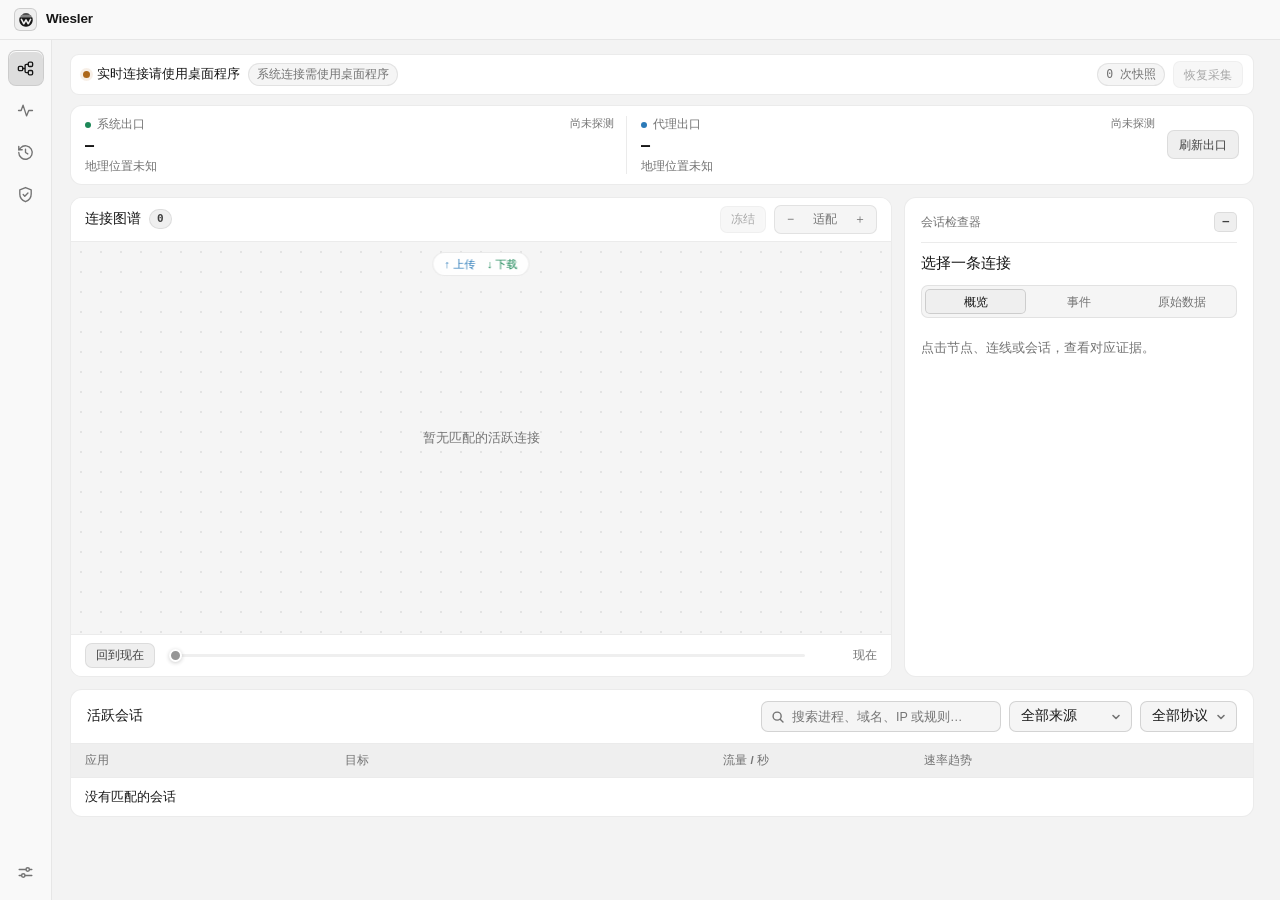
==== desktop/ui/studio.html @ 9190ebc2 "Add monochrome Horizon Optic W logo across desktop and Android" ====
<!doctype html>
<html lang="zh-CN">
<head>
  <meta charset="UTF-8">
  <meta name="viewport" content="width=device-width,initial-scale=1">
  <meta http-equiv="Content-Security-Policy" content="default-src 'self'; script-src 'self'; style-src 'self'; connect-src ipc: http://ipc.localhost; img-src 'self' data:">
  <title>Wiesler Desktop</title>
  <link rel="icon" type="image/svg+xml" href="logo.svg">
  <link rel="stylesheet" href="studio.css">
  <link rel="stylesheet" href="window-chrome.css">
  <link rel="stylesheet" href="theme.css">
</head>
<body>
  <header class="topbar">
    <a class="brand" href="#" aria-label="Wiesler Desktop">
      <span class="mark" aria-hidden="true">
        <svg viewBox="0 0 256 256" aria-hidden="true"><path fill="currentColor" fill-rule="evenodd" d="M128 20A108 108 0 0 1 195.18 43.43L60.82 43.43A108 108 0 0 1 128 20ZM48.74 54.64L207.26 54.64A108 108 0 0 1 220.94 72.98L35.06 72.98A108 108 0 0 1 48.74 54.64ZM28.84 85.21L227.16 85.21A108 108 0 1 1 28.84 85.21ZM65.45 112.1L92.69 163.64L117.35 119.95A12.23 12.23 0 0 1 138.65 119.95L163.31 163.64L190.55 112.1A12.23 12.23 0 0 1 212.17 123.52L174.47 194.85A12.23 12.23 0 0 1 153.01 195.14L128 150.83L102.99 195.14A12.23 12.23 0 0 1 81.53 194.85L43.83 123.52A12.23 12.23 0 0 1 65.45 112.1Z"/></svg>
      </span>
      <span class="brand-name">Wiesler</span>
    </a>
  </header>

  <main>
    <nav class="workspace-nav" aria-label="工作台视图">
      <button id="view-graph" type="button" aria-label="连接图谱" title="连接图谱" class="active" aria-pressed="true">
        <svg viewBox="0 0 24 24" aria-hidden="true">
          <rect x="3" y="9.25" width="5.5" height="5.5" rx="1.6"/>
          <rect x="15.5" y="4" width="5.5" height="5.5" rx="1.6"/>
          <rect x="15.5" y="14.5" width="5.5" height="5.5" rx="1.6"/>
          <path d="M8.5 12h3m0 0V8.2a1.45 1.45 0 0 1 1.45-1.45H15.5M11.5 12v3.8a1.45 1.45 0 0 0 1.45 1.45H15.5"/>
        </svg>
      </button>
      <button id="view-monitor" type="button" aria-label="运行监测" title="运行监测" aria-pressed="false">
        <svg viewBox="0 0 24 24" aria-hidden="true">
          <path d="M3.2 12h3.3l2.4-6.8 4.4 13.6 2.8-6.8h4.7"/>
        </svg>
      </button>
      <button id="view-diagnostics" type="button" aria-label="历史诊断" title="历史诊断" aria-pressed="false">
        <svg viewBox="0 0 24 24" aria-hidden="true">
          <path d="M3.5 12a8.5 8.5 0 1 0 2.3-5.8L3.5 8.5"/>
          <path d="M3.5 4.2v4.3h4.3"/>
          <path d="M12 7.8V12l2.9 1.8"/>
        </svg>
      </button>
      <button id="view-privacy" type="button" aria-label="隐私检查" title="隐私检查" aria-pressed="false">
        <svg viewBox="0 0 24 24" aria-hidden="true">
          <path d="M12 3.2 19.2 6.2v5.3c0 4.5-3 8.2-7.2 9.6-4.2-1.4-7.2-5.1-7.2-9.6V6.2L12 3.2Z"/>
          <path d="m9.1 12.1 2 2 4-4.1"/>
        </svg>
      </button>
      <button id="view-settings" type="button" aria-label="设置" title="设置" aria-pressed="false">
        <svg viewBox="0 0 24 24" aria-hidden="true">
          <path d="M4 8.2h8.5m4.5 0h3M4 15.8h3m4.5 0H20"/>
          <circle cx="14.8" cy="8.2" r="2.2"/>
          <circle cx="9.2" cy="15.8" r="2.2"/>
        </svg>
      </button>
    </nav>

    <div class="workspace-content" id="workspace-content">
      <section class="statusbar" id="statusbar" hidden>
        <div class="status-cluster">
          <span id="source-state" class="source-pill" role="status">正在启动采集…</span>
          <span id="system-state" class="meta-pill"></span>
          <span id="capture-state" class="capture-pill"></span>
        </div>
        <div class="status-actions">
          <span id="snapshot-count" class="snapshot-pill">0 次快照</span>
          <button id="capture-toggle" type="button" class="btn-subtle">暂停采集</button>
        </div>
      </section>

      <section id="egress-panel" class="egress-panel" aria-label="公网出口地址">
        <div class="egress-route" title="按系统路由探测">
          <div class="egress-meta">
            <span class="egress-label">系统出口</span>
            <span id="egress-system-status" class="egress-status">尚未探测</span>
          </div>
          <strong id="egress-system-ip" class="egress-ip">—</strong>
          <span id="egress-system-location" class="egress-location">地理位置未知</span>
        </div>
        <div class="egress-route egress-proxy" title="经 Mihomo 当前路由探测">
          <div class="egress-meta">
            <span class="egress-label">代理出口</span>
            <span id="egress-proxy-status" class="egress-status">未连接控制器</span>
          </div>
          <strong id="egress-proxy-ip" class="egress-ip">—</strong>
          <span id="egress-proxy-location" class="egress-location">地理位置未知</span>
        </div>
        <button id="egress-refresh" type="button" class="btn-subtle egress-refresh-btn">刷新出口</button>
      </section>

      <div class="workbench" id="graph-view">
        <section class="graph-panel">
          <div class="graph-toolbar">
            <h1 class="view-title">连接图谱 <span id="flow-count">0</span></h1>
            <div class="graph-tools">
              <button id="freeze" type="button" class="btn-subtle">冻结</button>
              <div class="segmented-tools" role="group" aria-label="图谱缩放">
                <button id="zoom-out" type="button" aria-label="缩小图谱">−</button>
                <button id="fit" type="button">适配</button>
                <button id="zoom-in" type="button" aria-label="放大图谱">＋</button>
              </div>
            </div>
          </div>
          <div id="graph" aria-label="可拖拽通信图谱">
            <svg id="network" role="group" aria-label="应用到目标的逻辑连接">
              <g id="viewport">
                <g id="edges"></g>
                <g id="pulses"></g>
                <g id="nodes"></g>
              </g>
            </svg>
            <div id="graph-empty" hidden>暂无匹配的活跃连接</div>
            <div class="legend">
              <span class="send-key">↑ 上传</span>
              <span class="receive-key">↓ 下载</span>
            </div>
          </div>
          <div class="timeline">
            <button id="now" type="button" class="btn-subtle">回到现在</button>
            <input id="timeline" type="range" min="0" max="0" value="0" aria-label="回放最近快照">
            <output id="frame-time">现在</output>
          </div>
        </section>

        <section class="inspector" aria-label="会话检查器">
          <div class="inspector-heading">
            <span>会话检查器</span>
            <span id="selection-protocol" class="protocol">TCP</span>
          </div>
          <div class="inspector-hero">
            <h2 id="selection-title">选择一条连接</h2>
            <div id="selection-endpoint" class="endpoint"></div>
            <select id="group-session" aria-label="切换同域名连接" hidden></select>
          </div>
          <div class="inspector-tabs" role="tablist" aria-label="会话详情">
            <button type="button" id="tab-overview" data-tab="overview" role="tab" aria-selected="true">概览</button>
            <button type="button" id="tab-events" data-tab="events" tabindex="-1" role="tab" aria-selected="false">事件</button>
            <button type="button" id="tab-raw" data-tab="raw" tabindex="-1" role="tab" aria-selected="false">原始数据</button>
          </div>
          <div id="inspect-content" role="tabpanel" aria-labelledby="tab-overview" tabindex="0"></div>
        </section>

        <section class="flows-panel">
          <div class="flows-heading">
            <h2 id="sessions-title">活跃会话</h2>
            <div class="filters">
              <input id="flow-search" type="search" aria-label="搜索应用或目标" placeholder="搜索进程、域名、IP 或规则…">
              <select id="flow-source" aria-label="筛选连接来源">
                <option value="">全部来源</option>
                <option value="direct">DIRECT 直连</option>
                <option value="proxy">代理转发</option>
                <option value="system">系统连接</option>
              </select>
              <select id="flow-protocol" aria-label="筛选协议">
                <option value="">全部协议</option>
                <option>TCP</option>
                <option>UDP</option>
              </select>
            </div>
          </div>
          <div class="flow-table">
            <table class="session-table" aria-labelledby="sessions-title">
              <colgroup>
                <col class="session-app">
                <col class="session-target">
                <col class="session-traffic">
                <col class="session-route">
              </colgroup>
              <thead>
                <tr>
                  <th scope="col">应用</th>
                  <th scope="col">目标</th>
                  <th scope="col">流量 / 秒</th>
                  <th scope="col">速率趋势</th>
                </tr>
              </thead>
              <tbody id="flow-rows"></tbody>
            </table>
          </div>
        </section>
      </div>

      <section id="monitor-view" hidden>
        <div class="metrics">
          <article class="metric-card metric-neutral">
            <span class="metric-label">当前连接</span>
            <strong id="monitor-count">—</strong>
            <span id="monitor-routing" class="metric-sub">等待采样</span>
            <span id="monitor-time" class="metric-foot">尚无采样</span>
          </article>
          <article class="metric-card metric-rx">
            <span class="metric-label">Mihomo 下载 / 秒</span>
            <strong id="monitor-rx">—</strong>
            <span id="monitor-download" class="metric-sub">等待快照</span>
          </article>
          <article class="metric-card metric-tx">
            <span class="metric-label">Mihomo 上传 / 秒</span>
            <strong id="monitor-tx">—</strong>
            <span id="monitor-upload" class="metric-sub">等待快照</span>
          </article>
        </div>

        <section class="panel">
          <div class="panel-head">
            <div>
              <h3>Mihomo 流量趋势</h3>
              <span class="panel-sub">最近 60 次采样</span>
            </div>
            <div class="chart-head-right">
              <span class="chart-legend"><i class="swatch-rx"></i>下载 <i class="swatch-tx"></i>上传</span>
              <span id="trend-scale" class="scale-pill">等待采样</span>
            </div>
          </div>
          <div class="chart-well">
            <svg class="traffic-chart" viewBox="0 0 800 160" preserveAspectRatio="none" role="img" aria-label="下载和上传速率趋势">
              <defs>
                <linearGradient id="rx-area-fill" x1="0" y1="0" x2="0" y2="1">
                  <stop offset="0%" class="rx-grad-start"/>
                  <stop offset="100%" class="rx-grad-end"/>
                </linearGradient>
                <linearGradient id="tx-area-fill" x1="0" y1="0" x2="0" y2="1">
                  <stop offset="0%" class="tx-grad-start"/>
                  <stop offset="100%" class="tx-grad-end"/>
                </linearGradient>
              </defs>
              <path id="trend-rx-area" class="area-rx"/>
              <path id="trend-tx-area" class="area-tx"/>
              <path id="trend-rx"/>
              <path id="trend-tx"/>
            </svg>
          </div>
        </section>

        <section class="panel packet-loss" aria-labelledby="loss-title">
          <div class="panel-head">
            <div>
              <h3 id="loss-title">ICMP 丢包与延迟探测</h3>
              <span class="panel-sub">最近 60 次样本 · 系统路由</span>
            </div>
            <span id="loss-status" class="status-inline" role="status">未开启 · 间隔 1 秒，超时 2 秒</span>
          </div>
          <form id="loss-form" class="settings compact-form">
            <label for="loss-target">目标 IPv4</label>
            <input id="loss-target" value="1.1.1.1" required spellcheck="false">
            <button id="loss-start" type="submit" class="btn-primary">开始监控</button>
            <button id="loss-stop" type="button" class="btn-subtle" disabled>停止</button>
          </form>
          <div class="loss-values">
            <div class="loss-stat">
              <span class="loss-stat-label">丢包率</span>
              <strong id="loss-rate">—</strong>
            </div>
            <div class="loss-stat">
              <span class="loss-stat-label">往返时延</span>
              <span id="loss-rtt" class="loss-metric">平均延迟 —</span>
            </div>
            <div class="loss-stat loss-stat-wide">
              <span class="loss-stat-label">样本统计</span>
              <span id="loss-counts" class="loss-metric">尚无样本</span>
            </div>
          </div>
        </section>

        <section class="panel request-log">
          <div class="panel-head">
            <h3>控制器请求日志</h3>
            <span class="panel-sub">最近 100 条记录</span>
          </div>
          <div class="table-wrap">
            <table>
              <thead>
                <tr>
                  <th>时间</th>
                  <th>来源</th>
                  <th>HTTP 状态码</th>
                  <th>结果</th>
                  <th>错误信息</th>
                </tr>
              </thead>
              <tbody id="request-log-rows">
                <tr><td colspan="5">开始观察后显示请求结果</td></tr>
              </tbody>
            </table>
          </div>
        </section>
      </section>

      <section id="privacy-view" hidden>
        <section class="panel dns-capture" aria-labelledby="dns-title">
          <div class="panel-head">
            <h3 id="dns-title">本地 DNS 泄漏检查</h3>
            <span id="dns-state" class="state-pill" role="status">尚未开始</span>
          </div>
          <div class="dns-controls">
            <div class="dns-choice" role="group" aria-label="DNS 检查条件">
              <button id="dns-policy-proxy" type="button" aria-pressed="true">DNS 应经代理 / 隧道</button>
              <button id="dns-policy-observe" type="button" aria-pressed="false">仅观察分流</button>
            </div>
            <div class="dns-choice" role="group" aria-label="观察时长">
              <button id="dns-duration-short" type="button" aria-pressed="true">30 秒</button>
              <button id="dns-duration-long" type="button" aria-pressed="false">2 分钟</button>
            </div>
            <div class="dns-action-group">
              <button id="dns-start" type="button" class="btn-primary">开始本地检查</button>
              <button id="dns-stop" type="button" class="btn-subtle" disabled>停止</button>
            </div>
          </div>
          <div class="privacy-summary dns-verdict-box">
            <h2 id="dns-verdict">等待本地 DNS 证据</h2>
            <p id="dns-detail">点击开始后正常使用应用，自动发现网卡并持续记录 DNS 查询与出口报文。</p>
            <p id="dns-counts" class="dns-counts-bar"></p>
          </div>
          <div id="dns-errors" class="dns-errors" role="status"></div>
          <div class="dns-controls dns-filter-row" role="group" aria-label="DNS 记录筛选">
            <div class="dns-choice">
              <button id="dns-filter-all" type="button" aria-pressed="true">全部记录</button>
              <button id="dns-filter-physical" type="button" aria-pressed="false">物理出口证据</button>
              <button id="dns-filter-encrypted" type="button" aria-pressed="false">加密 DNS</button>
            </div>
            <span id="dns-rows-status"></span>
          </div>
          <div class="table-wrap dns-table">
            <table>
              <thead>
                <tr>
                  <th>时间 / 来源</th>
                  <th>查询</th>
                  <th>阶段 / 结果</th>
                  <th>进程</th>
                  <th>解析器</th>
                  <th>接口 / 方向</th>
                </tr>
              </thead>
              <tbody id="dns-rows">
                <tr><td colspan="6">尚无 DNS 查询记录</td></tr>
              </tbody>
            </table>
          </div>
          <details class="privacy-options">
            <summary>采集覆盖与网卡清单</summary>
            <div class="details-body">
              <p id="dns-coverage">结合 Windows DNS 事件与网卡报文核对实际出口。</p>
              <div id="dns-interfaces" class="interface-list"></div>
            </div>
          </details>
        </section>

        <details class="panel privacy-export">
          <summary>主动解析与公网出口对比</summary>
          <div class="panel-head">
            <h3>主动网络探测</h3>
            <button id="privacy-run" type="button" class="btn-primary">开始联网测试</button>
          </div>
          <div class="privacy-summary">
            <h2 id="privacy-active-title">尚未执行主动测试</h2>
            <p id="privacy-active-status" role="status">读取系统 DNS 配置、测试域名解析并对比双路公网出口。</p>
          </div>
          <div id="privacy-active-results" class="privacy-checks"></div>
        </details>

        <details class="panel privacy-export">
          <summary>连接快照辅助线索</summary>
          <div class="panel-head">
            <h3>连接路径核查</h3>
            <span id="privacy-state" class="state-pill" role="status">等待采样</span>
          </div>
          <div class="privacy-summary">
            <h2 id="privacy-summary-title">等待连接数据</h2>
            <p id="privacy-summary-detail"></p>
          </div>
          <div id="privacy-checks" class="privacy-checks"></div>
          <details class="privacy-options">
            <summary>策略与上传阈值</summary>
            <form id="privacy-policy" class="settings">
              <label class="checkbox-label"><input id="privacy-proxy" type="checkbox"> 预期所有连接经代理转发</label>
              <label for="privacy-threshold">上传速率阈值 (KiB/s)</label>
              <input id="privacy-threshold" type="number" min="1" max="1048576" value="1024" required>
              <button type="submit" class="btn-subtle">应用阈值</button>
            </form>
          </details>
          <details class="privacy-options">
            <summary>快照覆盖说明</summary>
            <p class="settings" id="privacy-coverage"></p>
          </details>
          <div class="panel-head sub-head">
            <h3>待核对连接</h3>
          </div>
          <div id="privacy-findings" class="privacy-findings"></div>
        </details>

        <section class="panel">
          <div class="panel-head">
            <h3>运行环境暴露面自检</h3>
            <button id="privacy-environment" type="button" class="btn-subtle">本地自检</button>
          </div>
          <p id="privacy-environment-status" class="settings" role="status">读取当前 WebView 环境可被页面脚本访问的基础特征。</p>
          <div id="privacy-environment-result" class="privacy-checks"></div>
        </section>

        <details class="panel privacy-export">
          <summary>导出证据报告 · JSON</summary>
          <div class="panel-head">
            <h3>结构化证据快照</h3>
            <button id="privacy-report" type="button" class="btn-primary">生成 JSON 报告</button>
          </div>
          <textarea id="privacy-report-result" aria-label="隐私检查 JSON 报告" readonly rows="8" placeholder="点击「生成 JSON 报告」导出当前核查记录…"></textarea>
        </details>
      </section>

      <section id="diagnostics" class="panel" hidden>
        <div class="panel-head">
          <div>
            <h3>历史会话诊断</h3>
            <span class="panel-sub">加载 CLI 录制的 SQLite 证据库</span>
          </div>
          <span id="db-status" class="status-inline" role="status">请选择 SQLite 数据库文件</span>
        </div>
        <form id="database-form" class="settings">
          <label for="database">数据库路径</label>
          <input id="database" placeholder="C:\path\to\wiesler.sqlite3" required>
          <button type="submit" class="btn-subtle">读取会话</button>
        </form>
        <div class="settings">
          <label for="session">诊断会话</label>
          <select id="session" disabled><option value="">请先读取数据库</option></select>
          <button id="diagnose" type="button" class="btn-primary" disabled>生成诊断</button>
        </div>
        <pre id="report" class="report"></pre>
      </section>

      <section id="settings" class="panel" hidden>
        <div class="panel-head">
          <div>
            <h3>代理控制器与偏好设置</h3>
            <span class="panel-sub">自动发现本机 Mihomo External Controller</span>
          </div>
        </div>
        <div id="controller-tools" class="settings-content">
          <div class="controller-actions">
            <button id="discover" type="button" class="btn-subtle">重新扫描</button>
            <select id="controller-choice" aria-label="发现的本机控制器" hidden></select>
            <button id="connect-discovered" type="button" class="btn-primary" hidden>连接所选</button>
            <span id="controller-address" class="mono-pill"></span>
          </div>
          <details class="controller-advanced">
            <summary>手动指定控制器地址</summary>
            <form id="controller-form">
              <label for="controller">HTTP 地址</label>
              <input id="controller" placeholder="http://127.0.0.1:9090" spellcheck="false" required>
              <button type="submit" class="btn-primary">连接 / 重连</button>
            </form>
          </details>
        </div>
        <label class="animation-setting">
          <input id="flow-animation" type="checkbox" checked>
          <span>在连接图谱上显示实时上传 / 下载脉冲粒子</span>
        </label>
      </section>
    </div>
  </main>

  <script src="window-chrome.js"></script>
  <script src="studio-model.js"></script>
  <script src="privacy-model.js"></script>
  <script src="monitor-tools.js"></script>
  <script src="studio.js"></script>
</body>
</html>
---- desktop/ui/studio.css ----
/* Wiesler Desktop Observatory — Antigravity Carbon Architecture
   纯中性碳黑灰阶工作台、52px 线性图标侧轨与响应式布局 */

html, body {
  height: 100%;
  margin: 0;
}

body {
  height: 100dvh;
  display: flex;
  flex-direction: column;
  overflow: hidden;
}

h1, h2, h3, h4, p {
  margin: 0;
}

a {
  color: var(--muted);
  text-decoration: none;
}

[hidden] {
  display: none !important;
}

/* ==========================================================================
   1. Controls: Buttons, Inputs, Selects, Checkboxes
   ========================================================================== */
button {
  cursor: pointer;
  display: inline-flex;
  align-items: center;
  justify-content: center;
  gap: 6px;
  height: 31px;
  padding: 0 12px;
  font-size: 12.5px;
  font-weight: 500;
  color: var(--text);
  background: var(--surface-raised);
  border: 1px solid var(--line-strong);
  border-radius: var(--radius-sm);
  white-space: nowrap;
  -webkit-tap-highlight-color: transparent;
}

button:hover:not(:disabled) {
  background: var(--selected);
  border-color: var(--line-strong);
}

button.btn-primary {
  background: var(--cta-bg);
  color: var(--cta-fg);
  border-color: transparent;
  font-weight: 600;
}

button.btn-primary:hover:not(:disabled) {
  background: var(--cta-hover);
  border-color: transparent;
}

button.btn-subtle {
  background: var(--surface-raised);
  border-color: var(--line);
  color: var(--text-secondary);
}

button.btn-subtle:hover:not(:disabled) {
  background: var(--selected);
  border-color: var(--line-strong);
  color: var(--text);
}

button.active {
  background: var(--selected-strong);
  color: var(--text);
  border-color: var(--line-strong);
}

input:not([type="checkbox"]):not([type="range"]),
select,
textarea {
  height: 31px;
  padding: 0 11px;
  font-size: 12.5px;
  color: var(--text);
  background: var(--surface-inset);
  border: 1px solid var(--line-strong);
  border-radius: var(--radius-sm);
  -webkit-tap-highlight-color: transparent;
}

textarea {
  height: auto;
  padding: 10px 12px;
  font-family: var(--font-mono);
  font-size: 12px;
  line-height: 1.6;
}

input:not([type="checkbox"]):not([type="range"]):hover,
select:hover,
textarea:hover {
  border-color: var(--muted);
}

input:not([type="checkbox"]):not([type="range"]):focus,
select:focus,
textarea:focus {
  background: var(--surface);
  border-color: var(--primary);
}

select {
  appearance: none;
  padding-right: 28px;
  background-image: var(--chevron-icon);
  background-repeat: no-repeat;
  background-position: right 9px center;
  background-size: 12px 12px;
  cursor: pointer;
}

input[type="checkbox"] {
  width: 15px;
  height: 15px;
  margin: 0;
  accent-color: var(--primary);
  cursor: pointer;
}

input[type="range"] {
  -webkit-appearance: none;
  appearance: none;
  height: 22px;
  background: transparent;
  border: 0;
  padding: 0;
  cursor: pointer;
}

input[type="range"]::-webkit-slider-runnable-track {
  height: 3px;
  border-radius: 999px;
  background: var(--line-strong);
}

input[type="range"]::-webkit-slider-thumb {
  -webkit-appearance: none;
  appearance: none;
  width: 13px;
  height: 13px;
  margin-top: -5px;
  border-radius: 50%;
  background: var(--text);
  border: 2px solid var(--surface);
  box-shadow: 0 1px 4px rgba(0, 0, 0, 0.45);
}

/* ==========================================================================
   2. Top Window Bar & Compact Icon Rail
   ========================================================================== */
.topbar {
  flex: 0 0 auto;
  height: 40px;
  padding: 0 14px;
  display: flex;
  align-items: center;
  gap: 14px;
  background: var(--bg-chrome);
  border-bottom: 1px solid var(--structure);
}

.brand {
  display: inline-flex;
  align-items: center;
  gap: 9px;
  min-width: 0;
  white-space: nowrap;
  color: var(--text);
}

.mark {
  display: grid;
  place-items: center;
  width: 23px;
  height: 23px;
  flex-shrink: 0;
}

.mark svg {
  width: 16px;
  height: 16px;
  display: block;
  fill: currentColor;
  stroke: none;
}

.brand-name {
  font-size: 13.5px;
  font-weight: 600;
  letter-spacing: -0.15px;
}

main {
  flex: 1;
  min-height: 0;
  width: 100%;
  display: grid;
  grid-template-columns: 52px minmax(0, 1fr);
  overflow: hidden;
}

.workspace-nav {
  position: relative;
  z-index: 20;
  display: flex;
  flex-direction: column;
  align-items: center;
  gap: 6px;
  padding: 10px 0;
  background: var(--bg-chrome);
  border-inline-end: 1px solid var(--structure);
}

.workspace-nav button {
  position: relative;
  display: grid;
  place-items: center;
  width: 36px;
  height: 36px;
  padding: 0;
  border: 1px solid transparent;
  border-radius: 8px;
  background: transparent;
  color: var(--muted);
}

.workspace-nav svg {
  width: 19px;
  height: 19px;
  fill: none;
  stroke: currentColor;
  stroke-width: 1.7;
  stroke-linecap: round;
  stroke-linejoin: round;
}

.workspace-nav button:hover:not(:disabled) {
  background: var(--hover);
  color: var(--text);
  border-color: transparent;
}

.workspace-nav button[aria-pressed="true"] {
  background: var(--selected-strong);
  color: var(--text);
  border-color: var(--line);
  box-shadow: var(--card-highlight);
}

.workspace-nav #view-settings {
  margin-top: auto;
}

@media (min-width: 701px) {
  .workspace-nav button::after {
    content: attr(title);
    position: absolute;
    left: calc(100% + 10px);
    top: 50%;
    transform: translateY(-50%) translateX(-3px);
    padding: 4px 9px;
    border-radius: 6px;
    background: var(--surface-raised);
    color: var(--text);
    border: 1px solid var(--line-strong);
    box-shadow: var(--shadow-2);
    font-size: 12px;
    font-weight: 500;
    white-space: nowrap;
    opacity: 0;
    pointer-events: none;
    transition: opacity 0.12s ease, transform 0.12s ease;
  }
  .workspace-nav button:hover::after,
  .workspace-nav button:focus-visible::after {
    opacity: 1;
    transform: translateY(-50%) translateX(0);
  }
}

/* Workspace Scroll Container: 页面纵向统一滚动，不截留滚轮 */
.workspace-content {
  container-type: inline-size;
  flex: 1;
  min-width: 0;
  min-height: 0;
  padding: 14px 18px 24px;
  overflow-y: auto;
  overflow-x: hidden;
  overscroll-behavior: contain;
  scrollbar-gutter: stable;
}

/* ==========================================================================
   3. Live Telemetry Bar & Dual Egress Route Strip
   ========================================================================== */
.statusbar {
  display: flex;
  align-items: center;
  justify-content: space-between;
  gap: 10px;
  flex-wrap: wrap;
  padding: 6px 10px 6px 12px;
  margin-bottom: 10px;
  background: var(--surface);
  border: 1px solid var(--line);
  border-radius: var(--radius-md);
  box-shadow: var(--card-highlight);
}

.status-cluster,
.status-actions {
  display: flex;
  align-items: center;
  gap: 8px;
  flex-wrap: wrap;
  min-width: 0;
}

.status-actions {
  margin-left: auto;
}

#source-state {
  display: inline-flex;
  align-items: center;
  gap: 7px;
  font-size: 12.5px;
  font-weight: 500;
  color: var(--text);
}

#source-state::before {
  content: "";
  width: 7px;
  height: 7px;
  border-radius: 50%;
  background: var(--mint);
  box-shadow: 0 0 0 3px var(--mint-soft);
  flex-shrink: 0;
}

#source-state[data-tone="warning"]::before {
  background: var(--amber);
  box-shadow: 0 0 0 3px var(--amber-soft);
}

#source-state[data-tone="danger"] {
  color: var(--danger);
}
#source-state[data-tone="danger"]::before {
  background: var(--danger);
  box-shadow: 0 0 0 3px var(--danger-soft);
}

.meta-pill,
.snapshot-pill,
.capture-pill {
  font-family: var(--font-mono);
  font-size: 11.5px;
  color: var(--muted);
  padding: 2px 8px;
  border-radius: 999px;
  background: var(--surface-inset);
  border: 1px solid var(--line);
}

.capture-pill {
  color: var(--amber);
  background: var(--amber-soft);
  border-color: transparent;
}

.meta-pill:empty,
.capture-pill:empty {
  display: none;
}

#capture-toggle {
  height: 27px;
  padding: 0 10px;
  font-size: 12px;
}

.egress-panel {
  display: grid;
  grid-template-columns: repeat(2, minmax(0, 1fr)) auto;
  align-items: center;
  gap: 12px;
  padding: 10px 14px;
  margin-bottom: 12px;
  background: var(--surface);
  border: 1px solid var(--line);
  border-radius: var(--radius-lg);
  box-shadow: var(--card-highlight);
}

.egress-route {
  display: grid;
  grid-template-columns: minmax(0, 1fr);
  gap: 2px;
  min-width: 0;
}

.egress-route + .egress-route {
  border-inline-start: 1px solid var(--line);
  padding-inline-start: 14px;
}

.egress-meta {
  display: flex;
  align-items: center;
  justify-content: space-between;
  gap: 8px;
}

.egress-label {
  font-size: 11.5px;
  font-weight: 500;
  color: var(--muted);
  display: inline-flex;
  align-items: center;
  gap: 6px;
}

.egress-label::before {
  content: "";
  width: 6px;
  height: 6px;
  border-radius: 50%;
  background: var(--mint);
}

.egress-proxy .egress-label::before {
  background: var(--blue);
}

.egress-status {
  font-family: var(--font-mono);
  font-size: 11px;
  color: var(--muted);
}

.egress-ip {
  font-family: var(--font-mono);
  font-size: 15px;
  font-weight: 600;
  line-height: 1.35;
  color: var(--text);
  overflow-wrap: anywhere;
}

.egress-location {
  font-size: 12px;
  line-height: 1.35;
  color: var(--muted);
  overflow: hidden;
  text-overflow: ellipsis;
  white-space: nowrap;
}

.egress-route > span:empty {
  display: none;
}

.egress-refresh-btn {
  height: 29px;
  padding: 0 11px;
  font-size: 12px;
}

/* ==========================================================================
   4. Workbench: Connection Graph, Session Inspector & Active Sessions
   ========================================================================== */
.workbench {
  display: grid;
  grid-template-columns: minmax(0, 1fr) clamp(280px, 31%, 350px);
  gap: 12px;
  align-items: stretch;
}

.graph-panel,
.inspector,
.flows-panel,
.panel,
.metrics article {
  background: var(--surface);
  border: 1px solid var(--line);
  border-radius: var(--radius-lg);
  box-shadow: var(--card-highlight);
}

.graph-panel {
  display: flex;
  flex-direction: column;
  overflow: hidden;
}

.graph-toolbar {
  height: 44px;
  padding: 0 14px;
  display: flex;
  align-items: center;
  justify-content: space-between;
  gap: 10px;
  border-bottom: 1px solid var(--line);
  background: var(--surface);
}

.view-title {
  display: inline-flex;
  align-items: center;
  gap: 8px;
  font-size: 13.5px;
  font-weight: 600;
}

#flow-count {
  font-family: var(--font-mono);
  font-size: 11px;
  font-weight: 600;
  color: var(--text-secondary);
  background: var(--surface-raised);
  border: 1px solid var(--line);
  padding: 1px 7px;
  border-radius: 999px;
}

.graph-tools {
  display: flex;
  align-items: center;
  gap: 8px;
}

.graph-tools button {
  height: 27px;
  padding: 0 10px;
  font-size: 12px;
}

.segmented-tools {
  display: inline-flex;
  align-items: center;
  background: var(--surface-inset);
  border: 1px solid var(--line);
  border-radius: var(--radius-sm);
  padding: 2px;
  gap: 1px;
}

.segmented-tools button {
  height: 23px;
  min-width: 27px;
  padding: 0 8px;
  border: 0;
  border-radius: var(--radius-xs);
  background: transparent;
  color: var(--muted);
}

.segmented-tools button:hover:not(:disabled) {
  background: var(--surface-raised);
  color: var(--text);
}

#graph {
  position: relative;
  flex: 1;
  height: 392px;
  min-height: 392px;
  max-height: 480px;
  overflow: hidden;
  -webkit-user-select: none;
  user-select: none;
  background:
    radial-gradient(var(--grid) 1px, transparent 1px) 0 0 / 20px 20px,
    var(--surface-inset);
}

@media (min-width: 1500px) {
  #graph {
    height: 430px;
    min-height: 430px;
  }
}

#network {
  position: absolute;
  inset: 0;
  width: 100%;
  height: 100%;
  touch-action: none;
  cursor: grab;
}

#network:active {
  cursor: grabbing;
}

.graph-node {
  cursor: pointer;
  outline: none;
}

.graph-node rect.node-card {
  fill: var(--surface);
  stroke: var(--line-strong);
  stroke-width: 1.15;
  transition: fill 0.14s ease, stroke 0.14s ease;
}

.graph-node .stack-layer {
  fill: var(--surface-raised);
  stroke: var(--line-strong);
  stroke-width: 1;
  opacity: 0.85;
}

.graph-node .node-accent {
  fill: var(--muted);
  opacity: 0.45;
}

.graph-node.selected .node-accent {
  fill: var(--primary);
  opacity: 1;
}

.graph-node text {
  fill: var(--text);
  font-size: 12.5px;
  font-weight: 600;
  pointer-events: none;
}

.graph-node .node-sub {
  fill: var(--muted);
  font-family: var(--font-mono);
  font-size: 11px;
  font-weight: 400;
}

.graph-node:hover rect.node-card {
  stroke: var(--muted);
  fill: var(--surface-raised);
}

.graph-node.selected rect.node-card,
.graph-node:focus rect.node-card {
  stroke: var(--primary);
  stroke-width: 1.6;
  fill: var(--surface-raised);
}

.graph-node.warning rect.node-card {
  stroke: var(--amber);
}

.graph-node.warning .node-sub,
.graph-node.warning .node-accent {
  fill: var(--amber);
  opacity: 1;
}

.graph-node .port {
  fill: var(--mint);
  stroke: var(--surface);
  stroke-width: 2;
}

.graph-node.app .port {
  fill: var(--blue);
}

.edge {
  fill: none;
  stroke: var(--edge);
  stroke-opacity: 0.55;
  stroke-linecap: round;
}

.edge.selected {
  stroke: var(--primary);
  stroke-opacity: 0.95;
}

.edge.warning {
  stroke: var(--amber);
  stroke-opacity: 0.9;
}

.edge-hit {
  fill: none;
  stroke: transparent;
  stroke-width: 22;
  cursor: pointer;
}

.edge-hit:focus {
  stroke: var(--selected);
  outline: none;
}

.pulse {
  fill: var(--blue);
  color: var(--blue);
  pointer-events: none;
}

.pulse.down {
  fill: var(--mint);
  color: var(--mint);
}

.flow-animation .pulse {
  display: initial;
  filter: drop-shadow(0 0 3px currentColor);
}

#graph-empty {
  position: absolute;
  inset: 0;
  display: grid;
  place-items: center;
  color: var(--muted);
  font-size: 13px;
  pointer-events: none;
}

.legend {
  position: absolute;
  top: 10px;
  left: 50%;
  transform: translateX(-50%);
  display: inline-flex;
  align-items: center;
  gap: 12px;
  padding: 3px 11px;
  border-radius: 999px;
  background: var(--glass);
  border: 1px solid var(--line);
  backdrop-filter: blur(8px);
  font-size: 11px;
  font-weight: 500;
  pointer-events: none;
}

.send-key { color: var(--blue); }
.receive-key { color: var(--mint); }

.timeline {
  display: flex;
  align-items: center;
  gap: 12px;
  height: 42px;
  padding: 0 14px;
  border-top: 1px solid var(--line);
  background: var(--surface);
}

.timeline button {
  height: 25px;
  padding: 0 10px;
  font-size: 12px;
}

.timeline input {
  flex: 1;
  min-width: 48px;
}

.timeline output {
  min-width: 58px;
  text-align: right;
  font-family: var(--font-mono);
  font-size: 11.5px;
  color: var(--muted);
}

/* ==========================================================================
   5. Session Inspector
   ========================================================================== */
.inspector {
  padding: 14px 16px;
  min-width: 0;
  height: auto;
  max-height: none;
  overflow: visible;
}

.inspector-heading {
  display: flex;
  align-items: center;
  justify-content: space-between;
  gap: 8px;
  padding-bottom: 10px;
  margin-bottom: 10px;
  border-bottom: 1px solid var(--line);
}

.inspector-heading > span:first-child {
  font-size: 12px;
  font-weight: 600;
  color: var(--muted);
}

.protocol,
.badge {
  font-family: var(--font-mono);
  font-size: 11px;
  font-weight: 600;
  color: var(--text-secondary);
  background: var(--surface-raised);
  border: 1px solid var(--line);
  border-radius: 5px;
  padding: 1px 7px;
}

.inspector-hero h2 {
  font-size: 15px;
  font-weight: 600;
  line-height: 1.35;
  color: var(--text);
  overflow-wrap: anywhere;
}

.endpoint {
  margin-top: 3px;
  color: var(--muted);
  font-family: var(--font-mono);
  font-size: 12px;
  line-height: 1.5;
  overflow-wrap: anywhere;
}

.endpoint:empty {
  display: none;
}

#group-session {
  width: 100%;
  max-inline-size: 100%;
  margin-top: 8px;
  font-size: 12px;
}

.inspector-tabs {
  display: grid;
  grid-template-columns: repeat(3, minmax(0, 1fr));
  gap: 2px;
  padding: 3px;
  margin: 12px 0;
  background: var(--surface-inset);
  border: 1px solid var(--line);
  border-radius: var(--radius-sm);
}

.inspector-tabs button {
  height: 25px;
  padding: 0 6px;
  border: 0;
  border-radius: var(--radius-xs);
  background: transparent;
  color: var(--muted);
  font-size: 12px;
  font-weight: 500;
}

.inspector-tabs button:hover:not(:disabled) {
  color: var(--text);
  background: transparent;
}

.inspector-tabs button[aria-selected="true"] {
  background: var(--surface-raised);
  color: var(--text);
  font-weight: 600;
  box-shadow: inset 0 0 0 1px var(--line-strong);
}

.route-strip {
  display: flex;
  flex-wrap: nowrap;
  overflow: hidden;
  list-style: none;
  margin: 0 0 12px;
  padding: 8px 6px;
  gap: 0;
  background: var(--surface-inset);
  border: 1px solid var(--line);
  border-radius: var(--radius-md);
  color: var(--mint);
}

.route-step {
  position: relative;
  flex: 1 1 0;
  min-width: 0;
}

/* 连线对齐 8px 圆点中心（4px 上内边距 + 4px 半径）。 / Align connector to 8px dot center (4px top padding + 4px radius). */
.route-step:not(:last-child)::after {
  content: "";
  position: absolute;
  left: 50%;
  top: 7px;
  width: 100%;
  height: 2px;
  background: var(--edge);
  opacity: 0.75;
  pointer-events: none;
}

.route-strip.direct .route-step::after {
  background: var(--mint);
}

.route-strip.unknown .route-step::after {
  height: 0;
  background: none;
  border-top: 2px dashed var(--edge);
}

.route-stop {
  position: relative;
  z-index: 1;
  display: flex;
  flex-direction: column;
  align-items: center;
  justify-content: flex-start;
  gap: 5px;
  width: 100%;
  min-width: 0;
  height: auto;
  min-height: 32px;
  padding: 4px 4px 2px;
  border: 0;
  border-radius: var(--radius-xs);
  background: transparent;
  color: inherit;
  font-size: 11.5px;
  line-height: 1.3;
}

.route-stop:hover:not(:disabled) {
  background: var(--hover);
}

.route-dot {
  display: block;
  width: 8px;
  height: 8px;
  border-radius: 50%;
  background: currentColor;
  box-shadow: 0 0 0 3px var(--surface-inset);
  flex-shrink: 0;
}

.route-step.computer,
.route-step.server {
  color: var(--blue);
}

.route-step.unknown {
  color: var(--muted);
}

.route-label {
  display: block;
  max-width: 100%;
  min-width: 0;
  overflow: hidden;
  text-overflow: ellipsis;
  white-space: nowrap;
}

/* 多跳策略链纵向展开，避免折行断链与连线越界。 / Stack multi-hop chains vertically to prevent wrapped orphans and line overflow. */
.route-strip.multi-hop {
  flex-direction: column;
  padding: 6px 8px;
}

.route-strip.multi-hop .route-step {
  flex: none;
  width: 100%;
}

.route-strip.multi-hop .route-step:not(:last-child)::after {
  left: 9px;
  top: 50%;
  width: 2px;
  height: 100%;
}

.route-strip.multi-hop.unknown .route-step:not(:last-child)::after {
  width: 0;
  border-top: 0;
  border-left: 2px dashed var(--edge);
}

.route-strip.multi-hop .route-stop {
  flex-direction: row;
  align-items: center;
  justify-content: flex-start;
  gap: 9px;
  height: 26px;
  min-height: 26px;
  padding: 0 6px;
  text-align: left;
}

.route-strip.multi-hop .route-label {
  flex: 1 1 0;
}

.inspector dl {
  display: grid;
  grid-template-columns: 68px minmax(0, 1fr);
  gap: 0 10px;
  margin: 0;
}

.inspector dt,
.inspector dd {
  margin: 0;
  padding: 6px 0;
  font-size: 12.5px;
  line-height: 1.45;
  border-bottom: 1px solid var(--line);
}

.inspector dt { color: var(--muted); }
.inspector dd { color: var(--text); overflow-wrap: anywhere; }

.traffic-pair {
  display: grid;
  grid-template-columns: 1fr 1fr;
  gap: 8px;
  margin-top: 12px;
}

.traffic-pair > div {
  padding: 9px 11px;
  background: var(--surface-inset);
  border: 1px solid var(--line);
  border-radius: var(--radius-md);
}

.traffic-pair span {
  display: block;
  font-size: 11px;
  color: var(--muted);
  margin-bottom: 3px;
}

.traffic-pair strong {
  font-family: var(--font-mono);
  font-size: 15px;
  font-weight: 600;
  color: var(--mint);
}

.traffic-pair div:last-child strong {
  color: var(--blue);
}

.event-item {
  border-left: 2px solid var(--mint);
  padding: 3px 0 3px 12px;
  margin-bottom: 12px;
}

.event-item time {
  display: block;
  font-family: var(--font-mono);
  font-size: 11.5px;
  color: var(--muted);
  margin-bottom: 3px;
}

.event-item p {
  font-size: 12.5px;
  line-height: 1.5;
}

.event-item.warning { border-color: var(--amber); }
.event-item.warning p { color: var(--amber); }

.empty-detail {
  font-size: 12.5px;
  color: var(--muted);
  line-height: 1.6;
  padding: 8px 0;
}

pre {
  margin: 0;
  padding: 10px 12px;
  background: var(--surface-inset);
  border: 1px solid var(--line);
  border-radius: var(--radius-md);
  font-family: var(--font-mono);
  font-size: 12px;
  line-height: 1.55;
  white-space: pre-wrap;
  overflow-wrap: anywhere;
  max-height: none;
  overflow: visible;
}

details { margin-top: 10px; }

summary {
  cursor: pointer;
  color: var(--text-secondary);
  font-size: 13px;
  font-weight: 500;
  user-select: none;
}

/* ==========================================================================
   6. Active Sessions Table
   ========================================================================== */
.flows-panel {
  grid-column: 1 / -1;
  container-type: inline-size;
  overflow: hidden;
}

.flows-heading {
  display: flex;
  align-items: center;
  justify-content: space-between;
  gap: 12px;
  flex-wrap: wrap;
  padding: 11px 16px;
  border-bottom: 1px solid var(--line);
}

.flows-heading h2 {
  font-size: 13.5px;
  font-weight: 600;
}

.filters {
  display: flex;
  align-items: center;
  gap: 8px;
  flex-wrap: wrap;
}

#flow-search {
  width: 240px;
  min-width: 150px;
  padding-left: 30px;
  background-image: var(--search-icon);
  background-repeat: no-repeat;
  background-position: 9px center;
  background-size: 14px 14px;
}

.flow-table,
.table-wrap {
  max-height: none;
  overflow: visible;
  overscroll-behavior: auto;
}

table {
  width: 100%;
  border-collapse: collapse;
  text-align: left;
}

th {
  font-size: 11.5px;
  font-weight: 600;
  color: var(--muted);
  background: var(--surface-raised);
  padding: 8px 14px;
  border-bottom: 1px solid var(--line);
}

td {
  padding: 9px 14px;
  border-top: 1px solid var(--line);
  font-size: 13px;
  vertical-align: middle;
}

tbody tr:first-child td { border-top: 0; }
tr:hover td { background: var(--hover); }
tr.selected td { background: var(--selected); }

.session-table {
  table-layout: fixed;
  white-space: normal;
}

.session-table .session-app { width: 22%; }
.session-table .session-target { width: 32%; }
.session-table .session-traffic { width: 17%; }
.session-table .session-route { width: 29%; }

.session-table th,
.session-table td {
  min-width: 0;
  overflow: hidden;
}

.session-table .selected td:first-child {
  box-shadow: inset 2.5px 0 0 var(--primary);
}

.session-table td button {
  display: block;
  width: auto;
  max-width: 100%;
  height: auto;
  min-height: 22px;
  padding: 0;
  border: 0;
  background: transparent;
  color: var(--text);
  font-size: 13px;
  font-weight: 500;
  text-align: left;
  overflow: hidden;
  text-overflow: ellipsis;
  white-space: nowrap;
}

.session-table td button:hover:not(:disabled) {
  color: var(--primary);
  background: transparent;
}

.session-endpoint {
  display: block;
  margin-top: 1px;
  color: var(--muted);
  font-family: var(--font-mono);
  font-size: 11.5px;
  line-height: 1.35;
  overflow: hidden;
  text-overflow: ellipsis;
  white-space: nowrap;
}

.session-rates span {
  display: block;
  font-family: var(--font-mono);
  font-size: 12px;
  line-height: 1.45;
  color: var(--mint);
  overflow: hidden;
  text-overflow: ellipsis;
  white-space: nowrap;
}

.session-rates span + span { color: var(--blue); }

.connection-trend {
  display: block;
  width: 100%;
  height: 36px;
  overflow: hidden;
}

.connection-trend path {
  fill: none;
  stroke-width: 1.65;
  vector-effect: non-scaling-stroke;
}

.connection-trend .trend-baseline {
  stroke: var(--line-strong);
  stroke-width: 1;
}

.trend-down { stroke: var(--mint); }
.trend-up { stroke: var(--blue); }
.trend-tip.down { fill: var(--mint); }
.trend-tip.up { fill: var(--blue); }

.trend-empty {
  font-size: 12px;
  color: var(--muted);
}

/* ==========================================================================
   7. Monitor, Diagnostics, Privacy & Settings Views
   ========================================================================== */
.panel {
  margin-bottom: 12px;
  overflow: hidden;
}

.panel-head {
  display: flex;
  align-items: center;
  justify-content: space-between;
  gap: 12px;
  flex-wrap: wrap;
  padding: 12px 16px;
  border-bottom: 1px solid var(--line);
}

.panel-head.sub-head {
  border-top: 1px solid var(--line);
  background: var(--surface-raised);
  padding: 10px 16px;
}

.panel-head h3 {
  font-size: 13.5px;
  font-weight: 600;
}

.panel-sub,
.status-inline {
  font-size: 12px;
  color: var(--muted);
}

.state-pill,
.scale-pill,
.mono-pill {
  font-family: var(--font-mono);
  font-size: 11.5px;
  color: var(--text-secondary);
  background: var(--surface-inset);
  border: 1px solid var(--line);
  border-radius: 999px;
  padding: 2px 9px;
}

.mono-pill:empty { display: none; }

.metrics {
  display: grid;
  grid-template-columns: repeat(3, minmax(0, 1fr));
  gap: 12px;
  margin-bottom: 12px;
}

.metrics article {
  display: flex;
  flex-direction: column;
  gap: 5px;
  padding: 14px 16px;
  overflow: hidden;
}

.metric-label {
  font-size: 12px;
  font-weight: 500;
  color: var(--muted);
}

.metrics strong {
  font-family: var(--font-mono);
  font-size: 23px;
  font-weight: 600;
  line-height: 1.25;
  color: var(--text);
}

.metrics article.metric-rx strong { color: var(--mint); }
.metrics article.metric-tx strong { color: var(--blue); }

.metric-sub,
.metric-foot {
  font-size: 12px;
  color: var(--muted);
}

.metric-foot {
  font-family: var(--font-mono);
  font-size: 11.5px;
}

.chart-head-right {
  display: flex;
  align-items: center;
  gap: 10px;
}

.chart-legend {
  display: inline-flex;
  align-items: center;
  gap: 6px;
  font-size: 12px;
  color: var(--muted);
}

.swatch-rx,
.swatch-tx {
  display: inline-block;
  width: 7px;
  height: 7px;
  border-radius: 50%;
}

.swatch-rx { background: var(--mint); }
.swatch-tx { background: var(--blue); margin-left: 6px; }

.chart-well {
  padding: 12px 16px 14px;
  background: var(--surface);
}

.traffic-chart {
  height: 156px;
  width: 100%;
  display: block;
  border-radius: var(--radius-sm);
  background:
    repeating-linear-gradient(to bottom, transparent 0, transparent 38px, var(--line) 39px, transparent 40px),
    var(--surface-inset);
  border: 1px solid var(--line);
}

.traffic-chart path {
  fill: none;
  stroke-width: 2;
  vector-effect: non-scaling-stroke;
}

#trend-rx { stroke: var(--mint); }
#trend-tx { stroke: var(--blue); }

.rx-grad-start { stop-color: var(--mint); stop-opacity: 0.20; }
.rx-grad-end { stop-color: var(--mint); stop-opacity: 0; }
.tx-grad-start { stop-color: var(--blue); stop-opacity: 0.16; }
.tx-grad-end { stop-color: var(--blue); stop-opacity: 0; }

.traffic-chart path.area-rx { fill: url(#rx-area-fill); stroke: none; }
.traffic-chart path.area-tx { fill: url(#tx-area-fill); stroke: none; }

.settings {
  display: flex;
  align-items: center;
  gap: 10px;
  flex-wrap: wrap;
  padding: 11px 16px;
  color: var(--muted);
  font-size: 13px;
}

.settings label {
  color: var(--text-secondary);
  font-weight: 500;
}

.settings input:not([type="checkbox"]) {
  flex: 1;
  min-width: 180px;
}

.settings select {
  flex: 1;
  min-width: 160px;
  max-width: 100%;
}

.checkbox-label {
  display: inline-flex;
  align-items: center;
  gap: 7px;
  cursor: pointer;
}

.loss-values {
  display: grid;
  grid-template-columns: 150px 190px minmax(0, 1fr);
  gap: 10px;
  padding: 0 16px 14px;
}

.loss-stat {
  display: flex;
  flex-direction: column;
  justify-content: center;
  gap: 3px;
  padding: 10px 12px;
  background: var(--surface-inset);
  border: 1px solid var(--line);
  border-radius: var(--radius-md);
}

.loss-stat-label {
  font-size: 11px;
  font-weight: 500;
  color: var(--muted);
}

.loss-values strong {
  font-family: var(--font-mono);
  font-size: 20px;
  font-weight: 600;
  color: var(--mint);
}

.loss-metric {
  font-family: var(--font-mono);
  font-size: 13px;
  color: var(--text);
}

.request-log td {
  white-space: normal;
  overflow-wrap: anywhere;
  font-family: var(--font-mono);
  font-size: 12px;
}

.request-log td:nth-child(2) { white-space: nowrap; }
.request-log .http-error { color: var(--danger); font-weight: 600; }
.request-log .green { color: var(--mint); font-weight: 600; }
.request-log .amber { color: var(--amber); font-weight: 600; }

.dns-controls {
  display: flex;
  align-items: center;
  gap: 10px;
  flex-wrap: wrap;
  padding: 12px 16px;
}

.dns-filter-row {
  justify-content: space-between;
  padding-top: 8px;
  padding-bottom: 10px;
  border-top: 1px solid var(--line);
}

.dns-action-group {
  display: inline-flex;
  align-items: center;
  gap: 8px;
  margin-left: auto;
}

.dns-choice {
  display: inline-flex;
  align-items: center;
  gap: 2px;
  padding: 3px;
  background: var(--surface-inset);
  border: 1px solid var(--line);
  border-radius: var(--radius-sm);
  flex-wrap: wrap;
}

.dns-choice button {
  height: 25px;
  padding: 0 10px;
  border: 0;
  border-radius: var(--radius-xs);
  background: transparent;
  color: var(--muted);
  font-size: 12px;
}

.dns-choice button:hover:not(:disabled) {
  color: var(--text);
  background: transparent;
}

.dns-choice button[aria-pressed="true"] {
  background: var(--surface-raised);
  color: var(--text);
  font-weight: 600;
  box-shadow: inset 0 0 0 1px var(--line-strong);
}

.privacy-summary {
  padding: 12px 16px 14px;
}

.dns-verdict-box {
  margin: 0 16px 12px;
  padding: 12px 14px;
  background: var(--surface-inset);
  border: 1px solid var(--line);
  border-left: 2.5px solid var(--line-strong);
  border-radius: var(--radius-md);
}

.dns-verdict-box:has(.dns-leak) {
  border-left-color: var(--amber);
  background: var(--amber-soft);
}

.privacy-summary h2 {
  font-size: 15.5px;
  font-weight: 600;
  margin-bottom: 5px;
}

.privacy-summary p {
  font-size: 12.5px;
  line-height: 1.55;
  color: var(--muted);
}

.dns-counts-bar {
  margin-top: 6px;
  font-family: var(--font-mono);
  font-size: 12px;
  color: var(--text) !important;
}

.dns-counts-bar:empty { display: none; }

.dns-errors {
  padding: 0 16px;
  color: var(--amber);
  font-size: 12.5px;
  overflow-wrap: anywhere;
}

.dns-errors p {
  margin-bottom: 8px;
  padding: 8px 12px;
  background: var(--amber-soft);
  border-radius: var(--radius-sm);
}

.dns-leak,
.dns-evidence td {
  color: var(--amber);
}

#dns-rows-status {
  font-family: var(--font-mono);
  font-size: 11.5px;
  color: var(--muted);
}

.dns-table {
  border-bottom: 1px solid var(--line);
  margin-bottom: 12px;
}

.dns-table table {
  min-width: 0;
  width: 100%;
  table-layout: fixed;
  white-space: normal;
}

.dns-table th,
.dns-table td {
  padding: 9px 12px;
  vertical-align: top;
  line-height: 1.5;
  overflow-wrap: anywhere;
}

.dns-table td:nth-child(2),
.dns-table td:nth-child(3) {
  width: 21%;
}

.privacy-export > summary,
.privacy-options > summary,
.controller-advanced > summary {
  list-style: none;
  display: flex;
  align-items: center;
  justify-content: space-between;
  gap: 10px;
}

.privacy-export > summary::-webkit-details-marker,
.privacy-options > summary::-webkit-details-marker,
.controller-advanced > summary::-webkit-details-marker {
  display: none;
}

.privacy-export > summary::after,
.privacy-options > summary::after,
.controller-advanced > summary::after {
  content: "";
  width: 14px;
  height: 14px;
  background-image: var(--chevron-icon);
  background-repeat: no-repeat;
  background-position: center;
  background-size: 12px 12px;
  transition: transform 0.16s ease;
  flex-shrink: 0;
}

details[open] > summary::after {
  transform: rotate(180deg);
}

.privacy-export > summary {
  padding: 12px 16px;
  font-size: 13.5px;
  font-weight: 600;
  color: var(--text);
}

.privacy-export[open] > summary {
  border-bottom: 1px solid var(--line);
}

.privacy-options {
  margin: 0 16px 12px;
  background: var(--surface-inset);
  border: 1px solid var(--line);
  border-radius: var(--radius-md);
}

.privacy-options > summary {
  padding: 9px 12px;
  font-size: 12.5px;
  font-weight: 600;
}

.details-body {
  padding: 0 12px 12px;
  font-size: 12.5px;
  color: var(--muted);
  line-height: 1.6;
}

.interface-list p {
  margin-top: 4px;
  font-family: var(--font-mono);
  font-size: 11.5px;
}

.privacy-checks {
  display: grid;
  grid-template-columns: repeat(3, minmax(0, 1fr));
  gap: 10px;
  padding: 0 16px 16px;
}

.privacy-checks:empty { display: none; }

.privacy-check {
  padding: 13px 14px;
  background: var(--surface-inset);
  border: 1px solid var(--line);
  border-radius: var(--radius-md);
  min-width: 0;
}

.privacy-check h4 {
  margin-bottom: 6px;
  font-size: 12px;
  font-weight: 500;
  color: var(--muted);
}

.privacy-check strong {
  display: block;
  font-size: 15px;
  font-weight: 600;
  line-height: 1.4;
  overflow-wrap: anywhere;
}

.privacy-check.attention strong { color: var(--amber); }
.privacy-check.observed strong { color: var(--mint); }

.privacy-check p {
  margin-top: 8px;
  font-size: 12.5px;
  line-height: 1.55;
  color: var(--muted);
}

.privacy-check .privacy-action { color: var(--primary); }

#privacy-active-results .privacy-check p {
  white-space: pre-line;
  overflow-wrap: anywhere;
}

#privacy-environment-result {
  grid-template-columns: repeat(2, minmax(0, 1fr));
}

.privacy-findings { padding: 0 16px 16px; }

.privacy-finding {
  border-top: 1px solid var(--line);
  padding: 12px 0;
}

.privacy-finding:first-child { border-top: 0; }

.privacy-finding h4 {
  font-size: 13.5px;
  color: var(--amber);
}

.privacy-finding > p {
  margin: 6px 0;
  font-size: 12.5px;
  line-height: 1.55;
  color: var(--text-secondary);
}

.privacy-finding summary {
  padding: 4px 0;
  font-size: 12px;
  color: var(--primary);
}

.privacy-facts {
  display: grid;
  grid-template-columns: 80px minmax(0, 1fr);
  gap: 6px 10px;
  margin-top: 8px;
  padding: 10px 12px;
  background: var(--surface-inset);
  border-radius: var(--radius-sm);
  font-size: 12px;
}

.privacy-facts dt { color: var(--muted); }
.privacy-facts dd { margin: 0; font-family: var(--font-mono); overflow-wrap: anywhere; }

#privacy-report-result {
  width: calc(100% - 32px);
  margin: 12px 16px 16px;
  resize: vertical;
}

.report {
  margin: 4px 16px 16px;
  padding: 14px;
  line-height: 1.65;
}

.report:empty { display: none; }

.settings-content { padding: 14px 16px 8px; }

.controller-actions {
  display: flex;
  align-items: center;
  gap: 10px;
  flex-wrap: wrap;
}

.controller-advanced {
  margin-top: 12px;
  padding: 10px 12px;
  background: var(--surface-inset);
  border: 1px solid var(--line);
  border-radius: var(--radius-md);
}

#controller-form {
  display: flex;
  align-items: center;
  gap: 10px;
  flex-wrap: wrap;
  margin-top: 10px;
}

#controller-form input {
  flex: 1;
  min-width: 200px;
  max-width: 420px;
  background: var(--surface);
}

.animation-setting {
  display: flex;
  align-items: center;
  gap: 9px;
  padding: 8px 16px 16px;
  color: var(--text-secondary);
  font-size: 13px;
  cursor: pointer;
}

/* ==========================================================================
   8. Responsive Breakpoints
   ========================================================================== */
@container (max-width: 780px) {
  .workbench {
    grid-template-columns: minmax(0, 1fr);
  }
  .dns-table table,
  .dns-table tbody {
    display: block;
    width: 100%;
  }
  .dns-table thead { display: none; }
  .dns-table tr {
    display: grid;
    grid-template-columns: repeat(2, minmax(0, 1fr));
    padding: 8px 10px;
    border-top: 1px solid var(--line);
  }
  .dns-table td,
  .dns-table td:nth-child(2),
  .dns-table td:nth-child(3) {
    display: block;
    width: auto;
    border: 0;
    padding: 5px 8px;
    min-width: 0;
  }
  .dns-table td::before {
    content: attr(data-label);
    display: block;
    font-size: 11px;
    color: var(--muted);
    margin-bottom: 2px;
  }
  .dns-table td[colspan] { grid-column: 1 / -1; }
  .dns-table td[colspan]::before { display: none; }
}

@container (max-width: 720px) {
  .flows-heading {
    align-items: stretch;
    flex-direction: column;
  }
  .filters {
    display: grid;
    grid-template-columns: repeat(2, minmax(0, 1fr));
  }
  #flow-search {
    grid-column: 1 / -1;
    width: 100%;
  }
  .session-table colgroup,
  .session-table thead { display: none; }
  .session-table,
  .session-table tbody {
    display: block;
    width: 100%;
  }
  .session-table tr {
    display: grid;
    grid-template-columns: minmax(0, 1fr) minmax(0, 1.2fr);
    padding: 8px 6px;
    border-top: 1px solid var(--line);
  }
  .session-table td {
    display: block;
    border: 0;
    padding: 4px 10px;
  }
  .session-table .session-rates {
    display: flex;
    gap: 12px;
    grid-column: 1 / -1;
  }
  .session-table .trend-cell,
  .session-table td[colspan] {
    grid-column: 1 / -1;
  }
  .session-table td[data-label]::before {
    content: attr(data-label);
    display: block;
    color: var(--muted);
    font-size: 11px;
    margin-bottom: 2px;
  }
  .session-table td button,
  .session-table .session-endpoint {
    white-space: normal;
    overflow-wrap: anywhere;
  }
}

@container (max-width: 620px) {
  .egress-panel {
    grid-template-columns: minmax(0, 1fr);
    gap: 10px;
  }
  .egress-route + .egress-route {
    border-inline-start: 0;
    padding-inline-start: 0;
    border-top: 1px solid var(--line);
    padding-top: 8px;
  }
  .egress-refresh-btn { justify-self: end; }
  .metrics,
  .privacy-checks,
  #privacy-environment-result,
  .loss-values {
    grid-template-columns: minmax(0, 1fr);
  }
}

@media (max-width: 700px) {
  main {
    display: flex;
    flex-direction: column;
  }
  .workspace-nav {
    flex-direction: row;
    border-inline-end: 0;
    border-bottom: 1px solid var(--structure);
    padding: 6px 10px;
    overflow-x: auto;
  }
  .workspace-nav #view-settings {
    margin-top: 0;
    margin-left: auto;
  }
  .workspace-content {
    padding: 12px;
  }
  #snapshot-count {
    display: none;
  }
}

@media (prefers-reduced-motion: reduce) {
  * { transition: none !important; }
  .pulse { display: none !important; }
}
---- desktop/ui/window-chrome.css ----
.native-window .window-drag-header {
  -webkit-user-select: none;
  user-select: none;
  position: sticky;
  top: 0;
  z-index: 30;
}

.native-window .topbar {
  height: 42px;
  padding-right: 0;
  gap: 16px;
}

.native-window .window-controls {
  display: flex;
  align-self: stretch;
  flex-shrink: 0;
  gap: 0;
  margin-left: auto;
}

.native-window .window-controls button {
  display: grid;
  place-items: center;
  min-width: 46px;
  width: 46px;
  min-height: 0;
  height: 100%;
  padding: 0;
  margin: 0;
  border: 0;
  border-radius: 0;
  background: transparent;
  color: var(--muted);
  cursor: default;
  box-shadow: none;
}

.native-window .window-controls button:hover {
  background: var(--hover);
  color: var(--text);
}

.native-window .window-controls button:active {
  background: var(--selected);
}

.native-window .window-controls #window-close:hover {
  background: #e81123;
  color: #ffffff;
}

.native-window .window-controls #window-close:active {
  background: #c50f1f;
  color: #ffffff;
}

.native-window .window-controls svg {
  width: 14px;
  height: 14px;
  fill: none;
  stroke: currentColor;
  stroke-width: 1.15;
  pointer-events: none;
}

.native-window .window-controls button:focus-visible {
  outline: 2px solid var(--primary);
  outline-offset: -3px;
}

.native-window .window-action-status {
  position: absolute;
  right: 148px;
  top: calc(100% + 6px);
  padding: 6px 12px;
  background: var(--surface);
  color: var(--danger);
  border: 1px solid var(--danger);
  border-radius: var(--radius-sm);
  box-shadow: var(--shadow-2);
  font-size: 12.5px;
  z-index: 40;
}

.native-window header:not(.topbar) {
  background: var(--bg-chrome);
  padding-right: 0;
  gap: 14px;
}

.native-window header:not(.topbar) > div:not(.window-controls) {
  margin-left: auto;
}
---- desktop/ui/theme.css ----
/* Wiesler Observatory Design System — Antigravity Neutral Carbon Palette
   中性碳黑 / 素白设计令牌体系（对标 Antigravity 原生暗色灰阶） */
:root {
  color-scheme: light dark;
  --font-sans: "Segoe UI Variable Text", "Segoe UI", -apple-system, BlinkMacSystemFont, "PingFang SC", "Microsoft YaHei UI", sans-serif;
  --font-mono: "Cascadia Mono", "JetBrains Mono", ui-monospace, SFMono-Regular, Consolas, monospace;

  /* Light Mode: Pure Neutral Porcelain & Graphite */
  --bg: #f3f3f3;
  --bg-chrome: #f9f9f9;
  --surface: #ffffff;
  --surface-raised: #efefef;
  --surface-inset: #f5f5f5;
  --text: #171717;
  --text-secondary: #404040;
  --muted: #737373;
  --line: rgba(0, 0, 0, 0.08);
  --line-strong: rgba(0, 0, 0, 0.14);
  --structure: rgba(0, 0, 0, 0.08);

  --primary: #2b7ab8;
  --primary-hover: #206399;
  --cta-bg: #1c1c1c;
  --cta-hover: #303030;
  --cta-fg: #fafafa;

  --selected: rgba(0, 0, 0, 0.065);
  --selected-strong: rgba(0, 0, 0, 0.11);
  --selected-accent: rgba(43, 122, 184, 0.10);
  --hover: rgba(0, 0, 0, 0.045);

  --mint: #1d8858;
  --mint-soft: rgba(29, 136, 88, 0.10);
  --blue: #2b7ab8;
  --blue-soft: rgba(43, 122, 184, 0.10);
  --amber: #ad681b;
  --amber-soft: rgba(173, 104, 27, 0.10);
  --danger: #c93b3b;
  --danger-soft: rgba(201, 59, 59, 0.10);

  --edge: #9ca3af;
  --grid: rgba(0, 0, 0, 0.075);
  --glass: rgba(255, 255, 255, 0.86);
  --mask: rgba(0, 0, 0, 0.45);

  --radius-xs: 5px;
  --radius-sm: 7px;
  --radius-md: 9px;
  --radius-lg: 12px;

  --shadow-1: 0 1px 2px rgba(0, 0, 0, 0.04), 0 3px 10px rgba(0, 0, 0, 0.03);
  --shadow-2: 0 6px 18px rgba(0, 0, 0, 0.10), 0 18px 40px rgba(0, 0, 0, 0.12);
  --card-highlight: inset 0 1px 0 rgba(255, 255, 255, 0.9);

  --chevron-icon: url("data:image/svg+xml,%3Csvg xmlns='http://www.w3.org/2000/svg' width='12' height='12' viewBox='0 0 12 12' fill='none' stroke='%23737373' stroke-width='1.6' stroke-linecap='round' stroke-linejoin='round'%3E%3Cpath d='m3 4.5 3 3 3-3'/%3E%3C/svg%3E");
  --search-icon: url("data:image/svg+xml,%3Csvg xmlns='http://www.w3.org/2000/svg' width='14' height='14' viewBox='0 0 16 16' fill='none' stroke='%23737373' stroke-width='1.6' stroke-linecap='round'%3E%3Ccircle cx='7' cy='7' r='4.6'/%3E%3Cpath d='m10.5 10.5 3.2 3.2'/%3E%3C/svg%3E");

  font-family: var(--font-sans);
  color: var(--text);
  background: var(--bg);
  font-synthesis: none;
}

@media (prefers-color-scheme: dark) {
  :root {
    /* Dark Mode: Antigravity Pure Achromatic Carbon (#101010 / #161616 / #202020) */
    --bg: #101010;
    --bg-chrome: #161616;
    --surface: #181818;
    --surface-raised: #222222;
    --surface-inset: #131313;
    --text: #ececec;
    --text-secondary: #b5b5b5;
    --muted: #7d7d7d;
    --line: rgba(255, 255, 255, 0.075);
    --line-strong: rgba(255, 255, 255, 0.13);
    --structure: rgba(255, 255, 255, 0.07);

    --primary: #6ba4cf;
    --primary-hover: #88b8dc;
    --cta-bg: #e6e6e6;
    --cta-hover: #ffffff;
    --cta-fg: #121212;

    --selected: rgba(255, 255, 255, 0.09);
    --selected-strong: rgba(255, 255, 255, 0.14);
    --selected-accent: rgba(107, 164, 207, 0.13);
    --hover: rgba(255, 255, 255, 0.055);

    --mint: #56b886;
    --mint-soft: rgba(86, 184, 134, 0.13);
    --blue: #6ba4cf;
    --blue-soft: rgba(107, 164, 207, 0.13);
    --amber: #d99b4e;
    --amber-soft: rgba(217, 155, 78, 0.13);
    --danger: #df6c6c;
    --danger-soft: rgba(223, 108, 108, 0.14);

    --edge: #4a4a4a;
    --grid: rgba(255, 255, 255, 0.065);
    --glass: rgba(24, 24, 24, 0.86);
    --mask: rgba(0, 0, 0, 0.68);

    --shadow-1: 0 1px 2px rgba(0, 0, 0, 0.35), 0 4px 12px rgba(0, 0, 0, 0.22);
    --shadow-2: 0 8px 24px rgba(0, 0, 0, 0.50), 0 20px 44px rgba(0, 0, 0, 0.55);
    --card-highlight: inset 0 1px 0 rgba(255, 255, 255, 0.035);

    --chevron-icon: url("data:image/svg+xml,%3Csvg xmlns='http://www.w3.org/2000/svg' width='12' height='12' viewBox='0 0 12 12' fill='none' stroke='%237d7d7d' stroke-width='1.6' stroke-linecap='round' stroke-linejoin='round'%3E%3Cpath d='m3 4.5 3 3 3-3'/%3E%3C/svg%3E");
    --search-icon: url("data:image/svg+xml,%3Csvg xmlns='http://www.w3.org/2000/svg' width='14' height='14' viewBox='0 0 16 16' fill='none' stroke='%237d7d7d' stroke-width='1.6' stroke-linecap='round'%3E%3Ccircle cx='7' cy='7' r='4.6'/%3E%3Cpath d='m10.5 10.5 3.2 3.2'/%3E%3C/svg%3E");
  }
}

* {
  box-sizing: border-box;
}

body {
  font-size: 13.5px;
  line-height: 1.5;
  -webkit-font-smoothing: antialiased;
  font-variant-numeric: tabular-nums;
  color: var(--text);
  background: var(--bg);
}

button, input, select, textarea {
  font: inherit;
  border-radius: var(--radius-sm);
}

button:focus-visible,
a:focus-visible,
input:focus-visible,
select:focus-visible,
textarea:focus-visible,
summary:focus-visible {
  outline: 1.5px solid var(--primary);
  outline-offset: 2px;
}

button:disabled,
input:disabled,
select:disabled {
  cursor: not-allowed;
  opacity: 0.45;
}

::-webkit-scrollbar {
  width: 8px;
  height: 8px;
}
::-webkit-scrollbar-track {
  background: transparent;
}
::-webkit-scrollbar-thumb {
  background: var(--line-strong);
  border-radius: 999px;
  border: 2px solid transparent;
  background-clip: padding-box;
}
::-webkit-scrollbar-thumb:hover {
  background: var(--muted);
  border: 2px solid transparent;
  background-clip: padding-box;
}

.mark, .logo {
  background: var(--surface-raised);
  color: var(--text);
  border: 1px solid var(--line-strong);
  border-radius: 6px;
}

dialog {
  background: var(--surface);
  color: var(--text);
  border: 1px solid var(--line-strong);
  border-radius: var(--radius-lg);
  box-shadow: var(--shadow-2);
  max-width: calc(100vw - 32px);
}

#download { stroke: var(--mint); }
#upload { stroke: var(--blue); }
#fade stop { stop-color: var(--mint); }

@media (prefers-reduced-motion: no-preference) {
  button, a, input, select, summary {
    transition:
      background-color 0.14s cubic-bezier(0.22, 1, 0.36, 1),
      color 0.14s cubic-bezier(0.22, 1, 0.36, 1),
      border-color 0.14s cubic-bezier(0.22, 1, 0.36, 1),
      box-shadow 0.14s cubic-bezier(0.22, 1, 0.36, 1);
  }
}
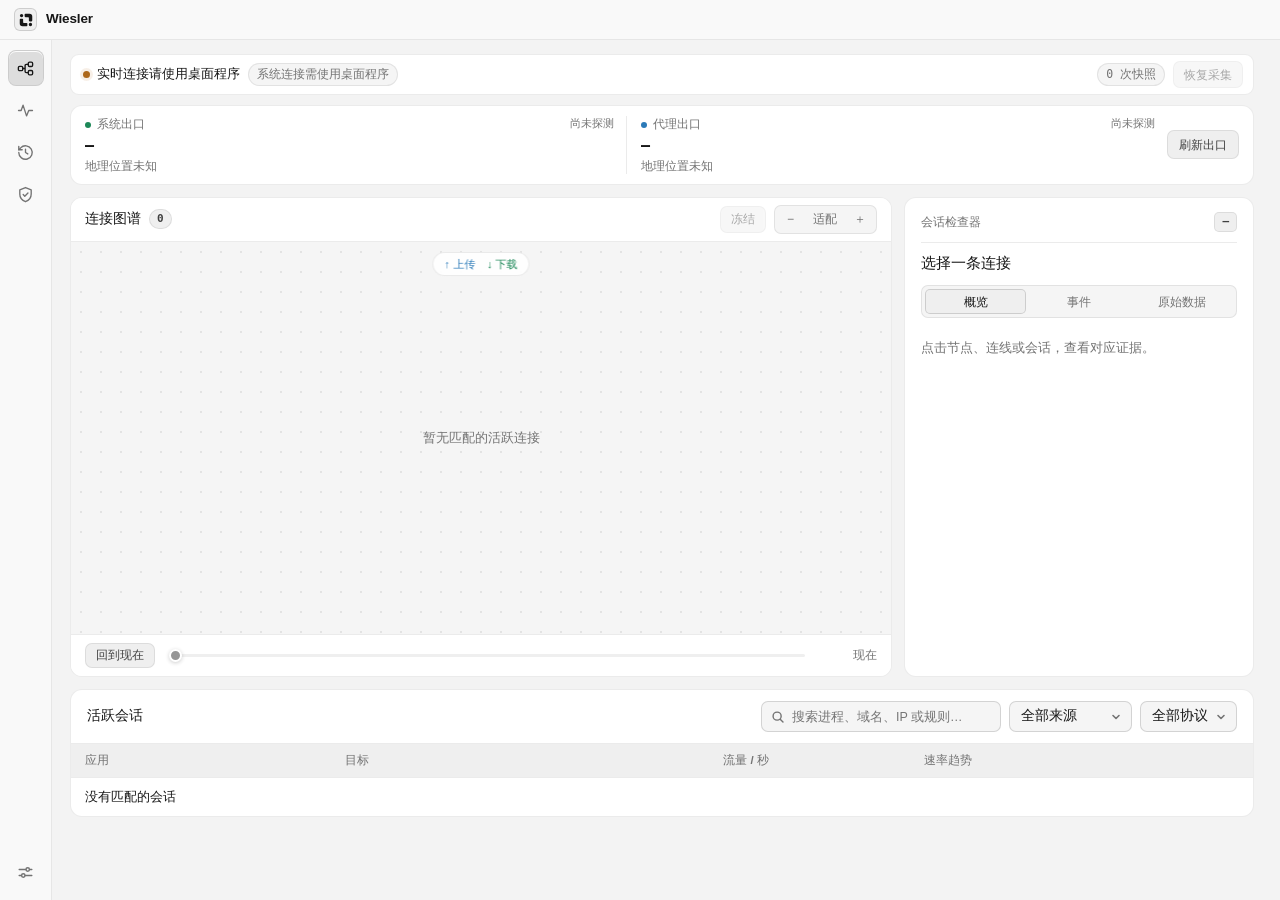
==== commit ad032d20: "Switch monochrome app logo to non-letter Dual-Route Interlock mark" ====
--- a/desktop/ui/studio.html
+++ b/desktop/ui/studio.html
@@ -14,7 +14,7 @@
   <header class="topbar">
     <a class="brand" href="#" aria-label="Wiesler Desktop">
       <span class="mark" aria-hidden="true">
-        <svg viewBox="0 0 256 256" aria-hidden="true"><path fill="currentColor" fill-rule="evenodd" d="M128 20A108 108 0 0 1 195.18 43.43L60.82 43.43A108 108 0 0 1 128 20ZM48.74 54.64L207.26 54.64A108 108 0 0 1 220.94 72.98L35.06 72.98A108 108 0 0 1 48.74 54.64ZM28.84 85.21L227.16 85.21A108 108 0 1 1 28.84 85.21ZM65.45 112.1L92.69 163.64L117.35 119.95A12.23 12.23 0 0 1 138.65 119.95L163.31 163.64L190.55 112.1A12.23 12.23 0 0 1 212.17 123.52L174.47 194.85A12.23 12.23 0 0 1 153.01 195.14L128 150.83L102.99 195.14A12.23 12.23 0 0 1 81.53 194.85L43.83 123.52A12.23 12.23 0 0 1 65.45 112.1Z"/></svg>
+        <svg viewBox="0 0 256 256" aria-hidden="true"><path fill="currentColor" d="M119 28L184 28A44 44 0 0 1 228 72L228 137A13 13 0 0 1 215 150L187 150A13 13 0 0 1 174 137L174 92A10 10 0 0 0 164 82L119 82A13 13 0 0 1 106 69L106 41A13 13 0 0 1 119 28ZM137 228L72 228A44 44 0 0 1 28 184L28 119A13 13 0 0 1 41 106L69 106A13 13 0 0 1 82 119L82 164A10 10 0 0 0 92 174L137 174A13 13 0 0 1 150 187L150 215A13 13 0 0 1 137 228ZM57 30A27 27 0 1 1 57 84A27 27 0 1 1 57 30ZM199 172A27 27 0 1 1 199 226A27 27 0 1 1 199 172Z"/></svg>
       </span>
       <span class="brand-name">Wiesler</span>
     </a>
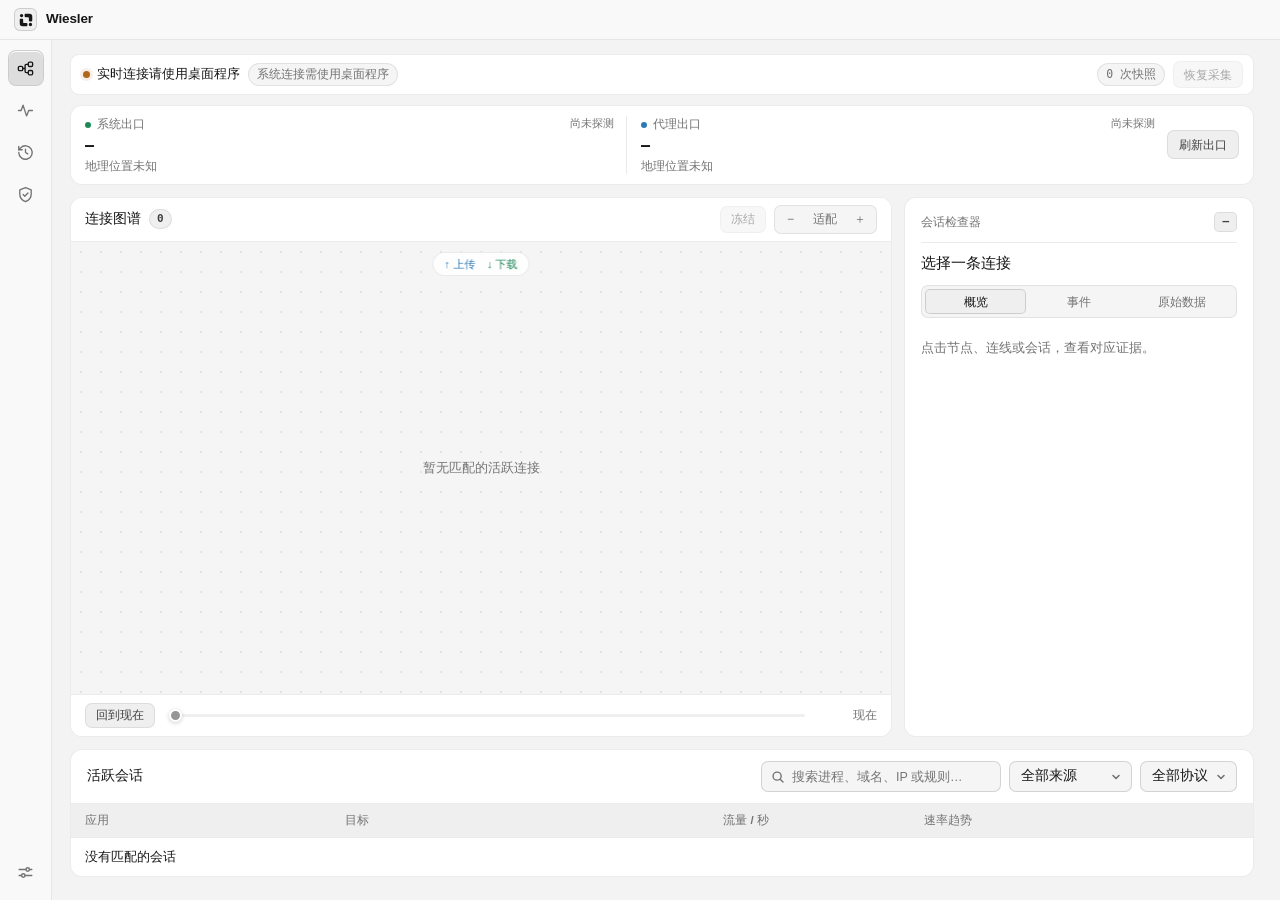
==== commit a4872a53: "Improve local DNS leak accuracy, split-route classification, and summary UI Local DNS checks previou" ====
--- a/desktop/ui/studio.html
+++ b/desktop/ui/studio.html
@@ -304,33 +304,58 @@
             </div>
             <div class="dns-action-group">
               <button id="dns-start" type="button" class="btn-primary">开始本地检查</button>
+              <button id="dns-probe" type="button" class="btn-subtle" disabled>测试解析</button>
               <button id="dns-stop" type="button" class="btn-subtle" disabled>停止</button>
             </div>
           </div>
-          <div class="privacy-summary dns-verdict-box">
-            <h2 id="dns-verdict">等待本地 DNS 证据</h2>
-            <p id="dns-detail">点击开始后正常使用应用，自动发现网卡并持续记录 DNS 查询与出口报文。</p>
-            <p id="dns-counts" class="dns-counts-bar"></p>
+          <div id="dns-verdict-box" class="privacy-summary dns-verdict-box" data-status="idle">
+            <div class="dns-verdict-head">
+              <span id="dns-badge" class="dns-status-badge">待开始</span>
+              <h2 id="dns-verdict">等待本地 DNS 检查</h2>
+            </div>
+            <p id="dns-detail">点击「开始本地检查」后正常使用应用，自动识别网卡并归类 DNS 出口路径。</p>
+            <div id="dns-metrics" class="dns-metrics">
+              <div class="dns-metric-item" data-tone="neutral">
+                <span class="dns-metric-label">海外泄漏</span>
+                <strong id="dns-metric-physical">—</strong>
+              </div>
+              <div class="dns-metric-item" data-tone="neutral">
+                <span class="dns-metric-label">隧道 / 代理</span>
+                <strong id="dns-metric-tunnel">—</strong>
+              </div>
+              <div class="dns-metric-item" data-tone="neutral">
+                <span class="dns-metric-label">国内直连</span>
+                <strong id="dns-metric-domestic">—</strong>
+              </div>
+              <div class="dns-metric-item" data-tone="neutral">
+                <span class="dns-metric-label">加密 DNS</span>
+                <strong id="dns-metric-encrypted">—</strong>
+              </div>
+            </div>
+            <div id="dns-resolvers" class="dns-resolvers" hidden></div>
           </div>
           <div id="dns-errors" class="dns-errors" role="status"></div>
           <div class="dns-controls dns-filter-row" role="group" aria-label="DNS 记录筛选">
             <div class="dns-choice">
-              <button id="dns-filter-all" type="button" aria-pressed="true">全部记录</button>
-              <button id="dns-filter-physical" type="button" aria-pressed="false">物理出口证据</button>
+              <button id="dns-filter-summary" type="button" aria-pressed="true">全部汇总</button>
+              <button id="dns-filter-overseas" type="button" aria-pressed="false">海外流量</button>
+              <button id="dns-filter-domestic" type="button" aria-pressed="false">国内 / 内网</button>
+              <button id="dns-filter-physical" type="button" aria-pressed="false">海外泄漏</button>
               <button id="dns-filter-encrypted" type="button" aria-pressed="false">加密 DNS</button>
+              <button id="dns-filter-all" type="button" aria-pressed="false">原始明细</button>
             </div>
             <span id="dns-rows-status"></span>
           </div>
           <div class="table-wrap dns-table">
             <table>
               <thead>
-                <tr>
-                  <th>时间 / 来源</th>
-                  <th>查询</th>
-                  <th>阶段 / 结果</th>
+                <tr id="dns-table-head">
+                  <th>域名 / 类型</th>
+                  <th>出口路径</th>
+                  <th>解析器 / 网卡</th>
                   <th>进程</th>
-                  <th>解析器</th>
-                  <th>接口 / 方向</th>
+                  <th>解析结果</th>
+                  <th>次数 / 时间</th>
                 </tr>
               </thead>
               <tbody id="dns-rows">
@@ -339,9 +364,9 @@
             </table>
           </div>
           <details class="privacy-options">
-            <summary>采集覆盖与网卡清单</summary>
+            <summary>采集诊断与网卡清单</summary>
             <div class="details-body">
-              <p id="dns-coverage">结合 Windows DNS 事件与网卡报文核对实际出口。</p>
+              <p id="dns-coverage">尚未开始采集。</p>
               <div id="dns-interfaces" class="interface-list"></div>
             </div>
           </details>
@@ -413,19 +438,29 @@
         <div class="panel-head">
           <div>
             <h3>历史会话诊断</h3>
-            <span class="panel-sub">加载 CLI 录制的 SQLite 证据库</span>
-          </div>
-          <span id="db-status" class="status-inline" role="status">请选择 SQLite 数据库文件</span>
-        </div>
-        <form id="database-form" class="settings">
-          <label for="database">数据库路径</label>
-          <input id="database" placeholder="C:\path\to\wiesler.sqlite3" required>
-          <button type="submit" class="btn-subtle">读取会话</button>
-        </form>
+            <span class="panel-sub">自动发现本机 SQLite 证据库</span>
+          </div>
+          <span id="db-status" class="status-inline" role="status">打开此页将自动扫描本机证据库</span>
+        </div>
+        <div class="settings">
+          <label for="database-choice">证据库</label>
+          <select id="database-choice" aria-label="发现的 SQLite 证据库" disabled><option value="">正在等待扫描…</option></select>
+          <button id="db-discover" type="button" class="btn-subtle">重新扫描</button>
+        </div>
         <div class="settings">
           <label for="session">诊断会话</label>
-          <select id="session" disabled><option value="">请先读取数据库</option></select>
+          <select id="session" disabled><option value="">请先选择证据库</option></select>
           <button id="diagnose" type="button" class="btn-primary" disabled>生成诊断</button>
+        </div>
+        <div class="diagnostics-manual">
+          <details id="database-manual" class="controller-advanced">
+            <summary>手动指定文件或目录</summary>
+            <form id="database-form" class="manual-db-form">
+              <label for="database">路径</label>
+              <input id="database" placeholder="C:\path\to\data 或 wiesler.sqlite3" required>
+              <button type="submit" class="btn-subtle">读取会话</button>
+            </form>
+          </details>
         </div>
         <pre id="report" class="report"></pre>
       </section>
--- a/desktop/ui/studio.css
+++ b/desktop/ui/studio.css
@@ -490,10 +490,11 @@
    4. Workbench: Connection Graph, Session Inspector & Active Sessions
    ========================================================================== */
 .workbench {
+  --workbench-row-height: 540px;
   display: grid;
   grid-template-columns: minmax(0, 1fr) clamp(280px, 31%, 350px);
   gap: 12px;
-  align-items: stretch;
+  align-items: start;
 }
 
 .graph-panel,
@@ -507,13 +508,17 @@
   box-shadow: var(--card-highlight);
 }
 
+/* 锁定图谱与检查器同高，避免右侧内容变化带动左侧画布伸缩。 / Lock graph and inspector height so inspector content never resizes the graph. */
 .graph-panel {
+  min-width: 0;
+  height: var(--workbench-row-height);
   display: flex;
   flex-direction: column;
   overflow: hidden;
 }
 
 .graph-toolbar {
+  flex: 0 0 auto;
   height: 44px;
   padding: 0 14px;
   display: flex;
@@ -582,10 +587,8 @@
 
 #graph {
   position: relative;
-  flex: 1;
-  height: 392px;
-  min-height: 392px;
-  max-height: 480px;
+  flex: 1 1 0;
+  min-height: 0;
   overflow: hidden;
   -webkit-user-select: none;
   user-select: none;
@@ -595,9 +598,8 @@
 }
 
 @media (min-width: 1500px) {
-  #graph {
-    height: 430px;
-    min-height: 430px;
+  .workbench {
+    --workbench-row-height: 560px;
   }
 }
 
@@ -766,6 +768,7 @@
 .receive-key { color: var(--mint); }
 
 .timeline {
+  flex: 0 0 auto;
   display: flex;
   align-items: center;
   gap: 12px;
@@ -798,11 +801,27 @@
    5. Session Inspector
    ========================================================================== */
 .inspector {
+  display: flex;
+  flex-direction: column;
   padding: 14px 16px;
   min-width: 0;
-  height: auto;
-  max-height: none;
-  overflow: visible;
+  height: var(--workbench-row-height);
+  overflow: hidden;
+}
+
+.inspector-heading,
+.inspector-hero,
+.inspector-tabs {
+  flex: 0 0 auto;
+}
+
+#inspect-content {
+  flex: 1 1 0;
+  min-height: 0;
+  overflow-y: auto;
+  overflow-x: hidden;
+  margin-right: -8px;
+  padding-right: 8px;
 }
 
 .inspector-heading {
@@ -1598,16 +1617,85 @@
 
 .dns-verdict-box {
   margin: 0 16px 12px;
-  padding: 12px 14px;
+  padding: 14px 16px;
   background: var(--surface-inset);
   border: 1px solid var(--line);
-  border-left: 2.5px solid var(--line-strong);
+  border-left: 3px solid var(--line-strong);
   border-radius: var(--radius-md);
 }
 
-.dns-verdict-box:has(.dns-leak) {
+.dns-verdict-box[data-status="not_observed"] {
+  border-left-color: var(--mint);
+  background: linear-gradient(90deg, var(--mint-soft), transparent 45%), var(--surface-inset);
+}
+
+.dns-verdict-box[data-status="leak"] {
+  border-left-color: var(--danger);
+  background: linear-gradient(90deg, var(--danger-soft), transparent 55%), var(--surface-inset);
+}
+
+.dns-verdict-box[data-status="observed"],
+.dns-verdict-box[data-status="incomplete"],
+.dns-verdict-box[data-status="unavailable"] {
   border-left-color: var(--amber);
+  background: linear-gradient(90deg, var(--amber-soft), transparent 45%), var(--surface-inset);
+}
+
+.dns-verdict-box[data-status="awaiting_authorization"],
+.dns-verdict-box[data-status="starting"] {
+  border-left-color: var(--blue);
+}
+
+.dns-verdict-head {
+  display: flex;
+  align-items: center;
+  gap: 9px;
+  margin-bottom: 6px;
+}
+
+.dns-verdict-head h2 {
+  margin: 0;
+  font-size: 16px;
+  font-weight: 650;
+}
+
+.dns-status-badge {
+  display: inline-flex;
+  align-items: center;
+  padding: 2px 8px;
+  border-radius: 999px;
+  font-size: 11px;
+  font-weight: 600;
+  background: var(--surface-raised);
+  color: var(--text-secondary);
+  border: 1px solid var(--line);
+}
+
+.dns-verdict-box[data-status="not_observed"] .dns-status-badge {
+  background: var(--mint-soft);
+  color: var(--mint);
+  border-color: transparent;
+}
+
+.dns-verdict-box[data-status="leak"] .dns-status-badge {
+  background: var(--danger-soft);
+  color: var(--danger);
+  border-color: transparent;
+}
+
+.dns-verdict-box[data-status="observed"] .dns-status-badge,
+.dns-verdict-box[data-status="incomplete"] .dns-status-badge,
+.dns-verdict-box[data-status="unavailable"] .dns-status-badge {
   background: var(--amber-soft);
+  color: var(--amber);
+  border-color: transparent;
+}
+
+.dns-verdict-box[data-status="awaiting_authorization"] .dns-status-badge,
+.dns-verdict-box[data-status="starting"] .dns-status-badge {
+  background: var(--blue-soft);
+  color: var(--blue);
+  border-color: transparent;
 }
 
 .privacy-summary h2 {
@@ -1619,17 +1707,145 @@
 .privacy-summary p {
   font-size: 12.5px;
   line-height: 1.55;
-  color: var(--muted);
-}
-
-.dns-counts-bar {
-  margin-top: 6px;
-  font-family: var(--font-mono);
-  font-size: 12px;
-  color: var(--text) !important;
-}
-
-.dns-counts-bar:empty { display: none; }
+  color: var(--text-secondary);
+}
+
+.dns-metrics {
+  display: grid;
+  grid-template-columns: repeat(4, minmax(0, 1fr));
+  gap: 8px;
+  margin-top: 12px;
+}
+
+.dns-metric-item {
+  display: flex;
+  flex-direction: column;
+  gap: 2px;
+  padding: 8px 10px;
+  background: var(--surface);
+  border: 1px solid var(--line);
+  border-radius: var(--radius-sm);
+}
+
+.dns-metric-label {
+  font-size: 11px;
+  color: var(--muted);
+}
+
+.dns-metric-item strong {
+  font-family: var(--font-mono);
+  font-size: 17px;
+  font-weight: 650;
+  color: var(--text);
+}
+
+.dns-metric-item[data-tone="ok"] strong { color: var(--mint); }
+.dns-metric-item[data-tone="info"] strong { color: var(--blue); }
+.dns-metric-item[data-tone="warn"] strong { color: var(--amber); }
+.dns-metric-item[data-tone="danger"] { border-color: var(--danger-soft); }
+.dns-metric-item[data-tone="danger"] strong { color: var(--danger); }
+
+.dns-resolvers {
+  display: flex;
+  flex-wrap: wrap;
+  gap: 7px;
+  margin-top: 10px;
+  padding-top: 10px;
+  border-top: 1px solid var(--line);
+}
+
+.dns-resolver-chip {
+  display: inline-flex;
+  align-items: center;
+  gap: 7px;
+  padding: 4px 9px 4px 5px;
+  background: var(--surface);
+  border: 1px solid var(--line);
+  border-radius: 999px;
+  font-size: 12px;
+}
+
+.dns-resolver-chip.route-physical {
+  border-color: var(--danger-soft);
+}
+
+.dns-resolver-ip {
+  font-family: var(--font-mono);
+  font-size: 12px;
+  font-weight: 600;
+  color: var(--text);
+}
+
+.dns-resolver-iface,
+.dns-resolver-count {
+  font-size: 11.5px;
+  color: var(--muted);
+}
+
+.dns-resolver-count {
+  font-family: var(--font-mono);
+}
+
+.dns-badge {
+  display: inline-flex;
+  align-items: center;
+  padding: 1px 7px;
+  border-radius: 999px;
+  font-size: 11px;
+  font-weight: 600;
+  background: var(--surface-raised);
+  color: var(--text-secondary);
+}
+
+.dns-badge.route-physical { background: var(--danger-soft); color: var(--danger); }
+.dns-badge.route-domestic_direct { background: var(--surface-raised); color: var(--text-secondary); border: 1px solid var(--line); }
+.dns-badge.route-tunnel,
+.dns-badge.route-loopback { background: var(--mint-soft); color: var(--mint); }
+.dns-badge.route-encrypted { background: var(--blue-soft); color: var(--blue); }
+.dns-badge.route-cache,
+.dns-badge.route-system { background: var(--surface-raised); color: var(--muted); }
+.dns-badge.route-unknown { background: var(--amber-soft); color: var(--amber); }
+
+.dns-domain-row {
+  display: flex;
+  align-items: center;
+  gap: 6px;
+  flex-wrap: wrap;
+}
+
+.dns-region-tag {
+  display: inline-flex;
+  align-items: center;
+  padding: 0 5px;
+  height: 17px;
+  border-radius: 4px;
+  font-size: 10.5px;
+  font-weight: 600;
+  flex-shrink: 0;
+}
+
+.dns-region-tag.region-overseas { background: var(--blue-soft); color: var(--blue); }
+.dns-region-tag.region-domestic { background: var(--surface-raised); color: var(--text-secondary); }
+.dns-region-tag.region-local { background: var(--surface-raised); color: var(--muted); }
+.dns-region-tag.region-encrypted { background: var(--blue-soft); color: var(--blue); }
+
+.dns-domain-name {
+  font-weight: 600;
+  color: var(--text);
+}
+
+.dns-sub-meta {
+  display: block;
+  margin-top: 2px;
+  font-family: var(--font-mono);
+  font-size: 11px;
+  color: var(--muted);
+}
+
+.dns-mono {
+  font-family: var(--font-mono);
+  font-size: 12px;
+}
 
 .dns-errors {
   padding: 0 16px;
@@ -1645,9 +1861,12 @@
   border-radius: var(--radius-sm);
 }
 
-.dns-leak,
+.dns-leak {
+  color: var(--danger);
+}
+
 .dns-evidence td {
-  color: var(--amber);
+  background: var(--danger-soft);
 }
 
 #dns-rows-status {
@@ -1860,6 +2079,34 @@
 
 .report:empty { display: none; }
 
+.diagnostics-manual {
+  padding: 0 16px 14px;
+}
+
+.diagnostics-manual .controller-advanced {
+  margin-top: 4px;
+}
+
+.manual-db-form {
+  display: flex;
+  align-items: center;
+  gap: 10px;
+  flex-wrap: wrap;
+  margin-top: 10px;
+}
+
+.manual-db-form label {
+  color: var(--text-secondary);
+  font-size: 13px;
+  font-weight: 500;
+}
+
+.manual-db-form input {
+  flex: 1;
+  min-width: 200px;
+  background: var(--surface);
+}
+
 .settings-content { padding: 14px 16px 8px; }
 
 .controller-actions {
@@ -1906,8 +2153,24 @@
    8. Responsive Breakpoints
    ========================================================================== */
 @container (max-width: 780px) {
+  .dns-metrics {
+    grid-template-columns: repeat(2, minmax(0, 1fr));
+  }
   .workbench {
     grid-template-columns: minmax(0, 1fr);
+  }
+  .graph-panel {
+    height: 480px;
+  }
+  .inspector {
+    height: auto;
+    overflow: visible;
+  }
+  #inspect-content {
+    flex: none;
+    overflow: visible;
+    margin-right: 0;
+    padding-right: 0;
   }
   .dns-table table,
   .dns-table tbody {
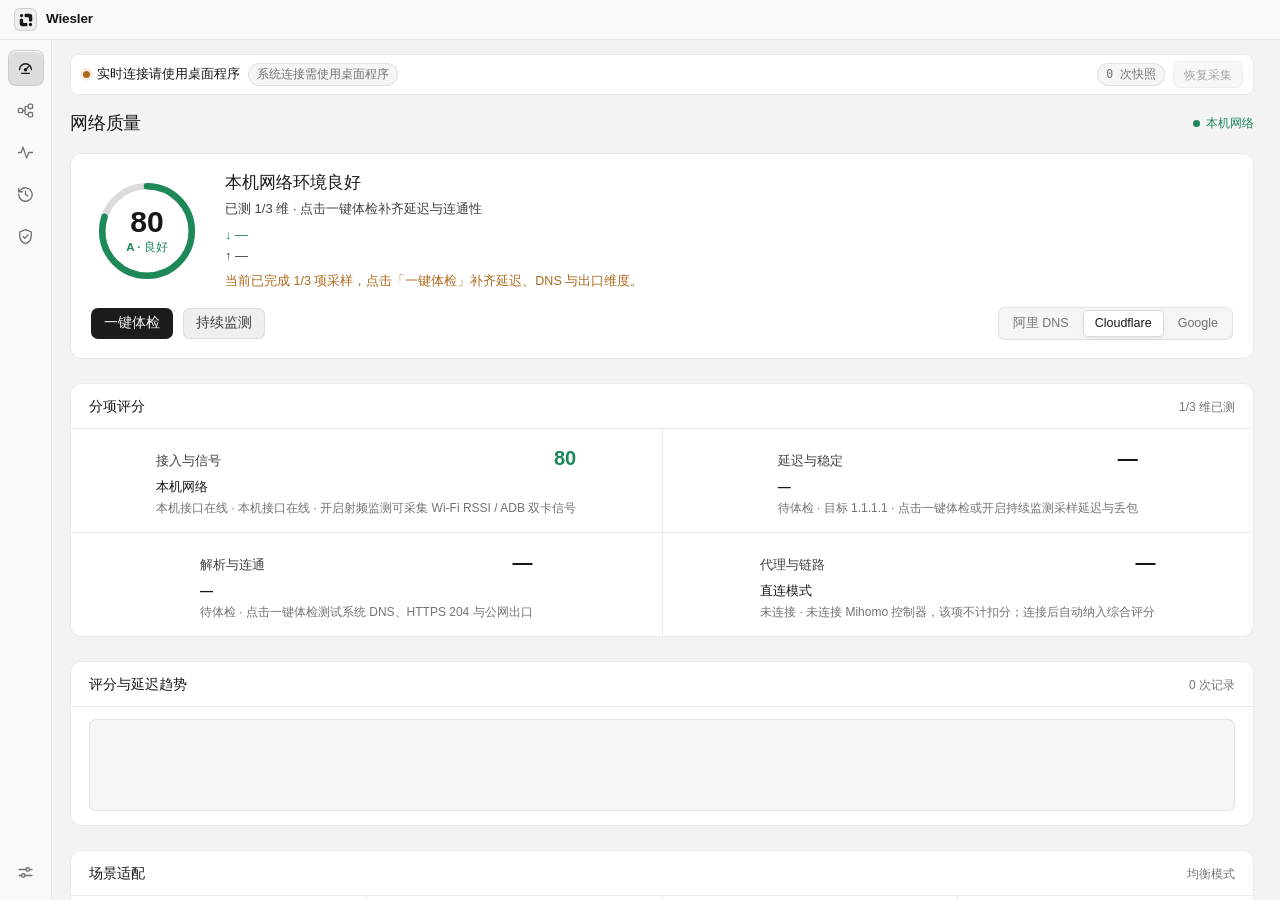
==== commit 02ded680: "feat(desktop): add composite network quality Home dashboard, power profiles, and categorized setting" ====
--- a/desktop/ui/studio.html
+++ b/desktop/ui/studio.html
@@ -4,6 +4,8 @@
   <meta charset="UTF-8">
   <meta name="viewport" content="width=device-width,initial-scale=1">
   <meta http-equiv="Content-Security-Policy" content="default-src 'self'; script-src 'self'; style-src 'self'; connect-src ipc: http://ipc.localhost; img-src 'self' data:">
+  <meta name="color-scheme" content="light dark">
+  <script src="theme-init.js"></script>
   <title>Wiesler Desktop</title>
   <link rel="icon" type="image/svg+xml" href="logo.svg">
   <link rel="stylesheet" href="studio.css">
@@ -22,7 +24,15 @@
 
   <main>
     <nav class="workspace-nav" aria-label="工作台视图">
-      <button id="view-graph" type="button" aria-label="连接图谱" title="连接图谱" class="active" aria-pressed="true">
+      <button id="view-home" type="button" aria-label="网络质量首页" title="网络质量" class="active" aria-pressed="true">
+        <svg viewBox="0 0 24 24" aria-hidden="true">
+          <path d="M4.5 13.5a7.5 7.5 0 1 1 15 0"/>
+          <path d="M12 13.5l4.2-4.2"/>
+          <circle cx="12" cy="13.5" r="1.4"/>
+          <path d="M7.2 18.2h9.6"/>
+        </svg>
+      </button>
+      <button id="view-graph" type="button" aria-label="连接图谱" title="连接图谱" aria-pressed="false">
         <svg viewBox="0 0 24 24" aria-hidden="true">
           <rect x="3" y="9.25" width="5.5" height="5.5" rx="1.6"/>
           <rect x="15.5" y="4" width="5.5" height="5.5" rx="1.6"/>
@@ -90,7 +100,78 @@
         <button id="egress-refresh" type="button" class="btn-subtle egress-refresh-btn">刷新出口</button>
       </section>
 
-      <div class="workbench" id="graph-view">
+      <section id="home-view" class="home-view" aria-label="综合网络质量首页">
+        <div class="home-header">
+          <h1 class="home-title">网络质量</h1>
+          <span id="home-link-status" class="home-link-pill" data-tone="neutral" role="status">读取中</span>
+        </div>
+
+        <section class="panel home-hero" aria-label="综合评分概览">
+          <div class="home-hero-main">
+            <div class="home-gauge" aria-label="网络质量评分仪表">
+              <svg viewBox="0 0 120 120" class="home-gauge-svg" role="img" aria-label="综合网络评分">
+                <circle cx="60" cy="60" r="48" class="home-gauge-track"/>
+                <circle id="home-gauge-arc" cx="60" cy="60" r="48" class="home-gauge-arc" stroke-dasharray="301.59" stroke-dashoffset="301.59"/>
+              </svg>
+              <div class="home-gauge-center">
+                <strong id="home-score">—</strong>
+                <span id="home-grade" class="home-grade-label">待体检</span>
+              </div>
+            </div>
+
+            <div class="home-hero-body">
+              <h2 id="home-headline">等待采集网络质量</h2>
+              <p id="home-summary" class="home-summary">点击一键体检或开启持续监测，复用本地多维探针计算环境评分。</p>
+              <div class="home-live-rates">
+                <span id="home-rate-rx" class="rate-rx">↓ —</span>
+                <span id="home-rate-tx" class="rate-tx">↑ —</span>
+              </div>
+              <p id="home-advice" class="home-advice"></p>
+            </div>
+          </div>
+
+          <div class="home-actions">
+            <button id="home-check-btn" type="button" class="btn-primary">一键体检</button>
+            <button id="home-monitor-toggle" type="button" class="btn-subtle">持续监测</button>
+            <div class="home-target-choice" role="group" aria-label="快捷探测目标">
+              <button id="home-target-223" type="button" data-ip="223.5.5.5" aria-pressed="false">阿里 DNS</button>
+              <button id="home-target-111" type="button" data-ip="1.1.1.1" aria-pressed="true">Cloudflare</button>
+              <button id="home-target-888" type="button" data-ip="8.8.8.8" aria-pressed="false">Google</button>
+            </div>
+          </div>
+        </section>
+
+        <section class="panel home-flat-panel" aria-labelledby="home-dim-title">
+          <div class="home-section-head">
+            <h3 id="home-dim-title">分项评分</h3>
+            <span id="home-dim-coverage" class="panel-sub">0/3 维已测</span>
+          </div>
+          <div id="home-dimensions" class="home-dim-grid"></div>
+        </section>
+
+        <section class="panel home-flat-panel" aria-labelledby="home-trend-title">
+          <div class="home-section-head">
+            <h3 id="home-trend-title">评分与延迟趋势</h3>
+            <span id="home-trend-meta" class="panel-sub">等待连续采样</span>
+          </div>
+          <div class="home-trend-wrap">
+            <svg class="home-trend-chart" viewBox="0 0 800 120" preserveAspectRatio="none" role="img" aria-label="网络质量评分趋势">
+              <path id="home-trend-area" class="home-trend-area"/>
+              <path id="home-trend-line" class="home-trend-line"/>
+            </svg>
+          </div>
+        </section>
+
+        <section class="panel home-flat-panel" aria-labelledby="home-scenario-title">
+          <div class="home-section-head">
+            <h3 id="home-scenario-title">场景适配</h3>
+            <span id="home-perf-badge" class="panel-sub">均衡模式</span>
+          </div>
+          <div id="home-scenarios" class="home-scenario-grid"></div>
+        </section>
+      </section>
+
+      <div class="workbench" id="graph-view" hidden>
         <section class="graph-panel">
           <div class="graph-toolbar">
             <h1 class="view-title">连接图谱 <span id="flow-count">0</span></h1>
@@ -233,6 +314,57 @@
           </div>
         </section>
 
+        <section class="panel rf-monitor" aria-labelledby="rf-title">
+          <div class="panel-head">
+            <div>
+              <h3 id="rf-title">射频污染监测与三段归因</h3>
+              <span class="panel-sub">本机 Wi-Fi RSSI · ADB 手机双卡基带 · 三段联合归因</span>
+            </div>
+            <div class="rf-actions">
+              <span id="rf-severity-badge" class="state-pill" data-tone="neutral" role="status">待开始</span>
+              <button id="rf-start" type="button" class="btn-primary">开始监测</button>
+              <button id="rf-stop" type="button" class="btn-subtle" disabled>停止</button>
+              <button id="rf-reset" type="button" class="btn-subtle">清空</button>
+            </div>
+          </div>
+
+          <div class="rf-grid">
+            <div class="rf-stat">
+              <span class="loss-stat-label">本机 Wi-Fi 无线段</span>
+              <strong id="rf-wifi-value">—</strong>
+              <span id="rf-wifi-sub" class="rf-sub">点击开始读取本机 Wi-Fi RSSI / 信道</span>
+            </div>
+            <div class="rf-stat">
+              <span class="loss-stat-label">ADB 手机双卡与防冻结</span>
+              <strong id="rf-adb-value">未采样</strong>
+              <span id="rf-adb-sub" class="rf-sub">支持 USB/无线 ADB 旁路读取基带并按时间戳去重</span>
+            </div>
+            <div class="rf-stat">
+              <span class="loss-stat-label">多卡污染评分器</span>
+              <strong id="rf-score-value">—</strong>
+              <span id="rf-score-sub" class="rf-sub">剪刀差 / 底板失步 / 60s 乒乓 / 双卡并发</span>
+            </div>
+          </div>
+
+          <div id="rf-slots" class="rf-slots" hidden></div>
+
+          <div id="rf-attribution-box" class="rf-attribution" data-cause="idle">
+            <div class="rf-attr-head">
+              <span id="rf-attr-badge" class="state-pill">三段归因</span>
+              <strong id="rf-attr-title">等待三段对照采样</strong>
+            </div>
+            <p id="rf-attr-detail">开启射频监测并配合下方 ICMP 丢包探测或 Mihomo 控制器连接，可区分本机 Wi-Fi 热点瓶颈、手机蜂窝空口污染与代理出口故障。</p>
+            <p id="rf-attr-suggestion" class="rf-suggestion"></p>
+          </div>
+
+          <details class="privacy-options">
+            <summary>近期射频与协议栈告警事件（<span id="rf-events-count">0</span>）</summary>
+            <div class="details-body">
+              <div id="rf-events" class="rf-events">尚无射频告警事件</div>
+            </div>
+          </details>
+        </section>
+
         <section class="panel packet-loss" aria-labelledby="loss-title">
           <div class="panel-head">
             <div>
@@ -465,33 +597,110 @@
         <pre id="report" class="report"></pre>
       </section>
 
-      <section id="settings" class="panel" hidden>
-        <div class="panel-head">
+      <section id="settings" class="panel settings-shell" hidden>
+        <div class="panel-head settings-shell-head">
           <div>
-            <h3>代理控制器与偏好设置</h3>
-            <span class="panel-sub">自动发现本机 Mihomo External Controller</span>
-          </div>
-        </div>
-        <div id="controller-tools" class="settings-content">
-          <div class="controller-actions">
-            <button id="discover" type="button" class="btn-subtle">重新扫描</button>
-            <select id="controller-choice" aria-label="发现的本机控制器" hidden></select>
-            <button id="connect-discovered" type="button" class="btn-primary" hidden>连接所选</button>
-            <span id="controller-address" class="mono-pill"></span>
-          </div>
-          <details class="controller-advanced">
-            <summary>手动指定控制器地址</summary>
-            <form id="controller-form">
-              <label for="controller">HTTP 地址</label>
-              <input id="controller" placeholder="http://127.0.0.1:9090" spellcheck="false" required>
-              <button type="submit" class="btn-primary">连接 / 重连</button>
-            </form>
-          </details>
-        </div>
-        <label class="animation-setting">
-          <input id="flow-animation" type="checkbox" checked>
-          <span>在连接图谱上显示实时上传 / 下载脉冲粒子</span>
-        </label>
+            <h3>设置</h3>
+            <span class="panel-sub">按类别管理代理控制器、采样性能档位、外观与本地观测范围</span>
+          </div>
+        </div>
+
+        <div class="settings-tablist" role="tablist" aria-label="设置分类">
+          <button type="button" id="settings-tab-controller" data-settings-tab="controller" role="tab" aria-selected="true" tabindex="0">
+            <span>控制器</span>
+            <span id="settings-summary-controller" class="settings-tab-meta">未连接</span>
+          </button>
+          <button type="button" id="settings-tab-monitoring" data-settings-tab="monitoring" role="tab" aria-selected="false" tabindex="-1">
+            <span>监测与核查</span>
+            <span id="settings-summary-perf" class="settings-tab-meta">均衡模式</span>
+          </button>
+          <button type="button" id="settings-tab-appearance" data-settings-tab="appearance" role="tab" aria-selected="false" tabindex="-1">
+            <span>外观</span>
+            <span id="settings-summary-theme" class="settings-tab-meta">跟随系统</span>
+          </button>
+          <button type="button" id="settings-tab-about" data-settings-tab="about" role="tab" aria-selected="false" tabindex="-1">
+            <span>关于</span>
+          </button>
+        </div>
+
+        <div id="settings-panel-controller" class="settings-tabpanel" role="tabpanel" aria-labelledby="settings-tab-controller">
+          <div class="settings-section-inner">
+            <div class="settings-row-head">
+              <strong>Mihomo External Controller</strong>
+              <span class="panel-sub">自动发现本机环回监听或手动指定只读地址</span>
+            </div>
+            <div id="controller-tools" class="settings-content">
+              <div class="controller-actions">
+                <button id="discover" type="button" class="btn-subtle">重新扫描</button>
+                <select id="controller-choice" aria-label="发现的本机控制器" hidden></select>
+                <button id="connect-discovered" type="button" class="btn-primary" hidden>连接所选</button>
+                <span id="controller-address" class="mono-pill"></span>
+              </div>
+              <details class="controller-advanced">
+                <summary>手动指定控制器地址</summary>
+                <form id="controller-form">
+                  <label for="controller">HTTP 地址</label>
+                  <input id="controller" placeholder="http://127.0.0.1:9090" spellcheck="false" required>
+                  <button type="submit" class="btn-primary">连接 / 重连</button>
+                </form>
+              </details>
+            </div>
+          </div>
+        </div>
+
+        <div id="settings-panel-monitoring" class="settings-tabpanel" role="tabpanel" aria-labelledby="settings-tab-monitoring" hidden>
+          <div class="settings-section-inner">
+            <div class="settings-row-head">
+              <strong>监测性能与资源档位</strong>
+              <span id="perf-mode-desc" class="panel-sub">1s 活跃采样 · RF 异常自动提速 · 兼顾响应与占用（推荐）</span>
+            </div>
+            <div id="perf-mode-group" class="choice-strip" role="group" aria-label="监测性能档位">
+              <button id="perf-mode-eco" type="button" data-perf="eco" aria-pressed="false">极致省电</button>
+              <button id="perf-mode-balanced" type="button" data-perf="balanced" aria-pressed="true">均衡模式</button>
+              <button id="perf-mode-high" type="button" data-perf="high" aria-pressed="false">高频排障</button>
+            </div>
+
+            <div class="settings-hairline"></div>
+
+            <label class="animation-setting">
+              <input id="flow-animation" type="checkbox" checked>
+              <span>在连接图谱上显示实时上传 / 下载脉冲粒子</span>
+            </label>
+            <label class="animation-setting">
+              <input id="settings-expect-proxy" type="checkbox">
+              <span>隐私核查默认预期所有连接经代理转发</span>
+            </label>
+          </div>
+        </div>
+
+        <div id="settings-panel-appearance" class="settings-tabpanel" role="tabpanel" aria-labelledby="settings-tab-appearance" hidden>
+          <div class="settings-section-inner">
+            <div class="settings-row-head">
+              <strong>主题外观</strong>
+              <span id="theme-mode-desc" class="panel-sub">默认跟随系统明暗方案，支持手动固定深色或浅色</span>
+            </div>
+            <div id="theme-mode-group" class="choice-strip" role="group" aria-label="界面主题">
+              <button id="theme-mode-system" type="button" data-theme="system" aria-pressed="true">跟随系统</button>
+              <button id="theme-mode-light" type="button" data-theme="light" aria-pressed="false">浅色</button>
+              <button id="theme-mode-dark" type="button" data-theme="dark" aria-pressed="false">深色</button>
+            </div>
+          </div>
+        </div>
+
+        <div id="settings-panel-about" class="settings-tabpanel" role="tabpanel" aria-labelledby="settings-tab-about" hidden>
+          <div class="settings-section-inner">
+            <div class="about-brand">
+              <span class="mark about-mark" aria-hidden="true">
+                <svg viewBox="0 0 256 256" aria-hidden="true"><path fill="currentColor" d="M119 28L184 28A44 44 0 0 1 228 72L228 137A13 13 0 0 1 215 150L187 150A13 13 0 0 1 174 137L174 92A10 10 0 0 0 164 82L119 82A13 13 0 0 1 106 69L106 41A13 13 0 0 1 119 28ZM137 228L72 228A44 44 0 0 1 28 184L28 119A13 13 0 0 1 41 106L69 106A13 13 0 0 1 82 119L82 164A10 10 0 0 0 92 174L137 174A13 13 0 0 1 150 187L150 215A13 13 0 0 1 137 228ZM57 30A27 27 0 1 1 57 84A27 27 0 1 1 57 30ZM199 172A27 27 0 1 1 199 226A27 27 0 1 1 199 172Z"/></svg>
+              </span>
+              <div>
+                <strong>Wiesler Desktop</strong>
+                <span class="panel-sub">本地只读网络与代理可观测工作台 · v0.1.1</span>
+              </div>
+            </div>
+            <p class="about-note">本程序仅在本地读取系统连接表、Mihomo 只读接口、ICMP/HTTPS/DNS 探针及 Wi-Fi/ADB 射频遥测，不上传任何隐私数据，不改写代理路由规则。</p>
+          </div>
+        </div>
       </section>
     </div>
   </main>
@@ -499,6 +708,7 @@
   <script src="window-chrome.js"></script>
   <script src="studio-model.js"></script>
   <script src="privacy-model.js"></script>
+  <script src="quality-model.js"></script>
   <script src="monitor-tools.js"></script>
   <script src="studio.js"></script>
 </body>
--- a/desktop/ui/studio.css
+++ b/desktop/ui/studio.css
@@ -2306,3 +2306,628 @@
   * { transition: none !important; }
   .pulse { display: none !important; }
 }
+
+/* ==========================================================================
+   RF Contamination Monitoring & 3-Segment Attribution
+   ========================================================================== */
+.rf-monitor {
+  display: flex;
+  flex-direction: column;
+  gap: 12px;
+}
+.rf-actions {
+  display: flex;
+  align-items: center;
+  gap: 8px;
+  flex-wrap: wrap;
+}
+.rf-grid {
+  display: grid;
+  grid-template-columns: repeat(3, minmax(0, 1fr));
+  gap: 10px;
+}
+.rf-stat {
+  background: var(--surface-inset);
+  border: 1px solid var(--line);
+  border-radius: var(--radius-md);
+  padding: 10px 12px;
+  display: flex;
+  flex-direction: column;
+  gap: 4px;
+}
+.rf-stat strong {
+  font-size: 16px;
+  font-family: var(--font-mono);
+  color: var(--text);
+}
+.rf-sub {
+  font-size: 11.5px;
+  color: var(--muted);
+  line-height: 1.4;
+}
+.rf-slots {
+  display: grid;
+  grid-template-columns: repeat(auto-fit, minmax(260px, 1fr));
+  gap: 10px;
+}
+.rf-slot-card {
+  background: var(--surface-inset);
+  border: 1px solid var(--line);
+  border-radius: var(--radius-md);
+  padding: 10px 12px;
+  display: flex;
+  flex-direction: column;
+  gap: 5px;
+}
+.rf-slot-card[data-tone="danger"] {
+  border-color: var(--danger);
+  background: var(--danger-soft);
+}
+.rf-slot-card[data-tone="warn"] {
+  border-color: var(--amber);
+  background: var(--amber-soft);
+}
+.rf-slot-head {
+  display: flex;
+  justify-content: space-between;
+  align-items: center;
+  gap: 8px;
+}
+.rf-slot-metrics {
+  font-family: var(--font-mono);
+  font-size: 12px;
+  color: var(--text-secondary);
+}
+.rf-flags {
+  font-size: 11.5px;
+  color: var(--danger);
+  font-weight: 500;
+}
+.rf-attribution {
+  background: var(--surface-inset);
+  border: 1px solid var(--line-strong);
+  border-radius: var(--radius-md);
+  padding: 12px 14px;
+  display: flex;
+  flex-direction: column;
+  gap: 6px;
+}
+.rf-attribution[data-cause="CELLULAR_RF_POLLUTION"],
+.rf-attribution[data-cause="WIFI_HOTSPOT_BOTTLENECK"],
+.rf-attribution[data-cause="COMPOUND_FAULT"] {
+  border-color: var(--danger);
+  background: var(--danger-soft);
+}
+.rf-attribution[data-cause="PROXY_OR_EGRESS"],
+.rf-attribution[data-cause="UPSTREAM_LINK"] {
+  border-color: var(--amber);
+  background: var(--amber-soft);
+}
+.rf-attribution[data-cause="HEALTHY"] {
+  border-color: var(--mint);
+  background: var(--mint-soft);
+}
+.rf-attr-head {
+  display: flex;
+  align-items: center;
+  gap: 8px;
+}
+.rf-suggestion {
+  font-size: 12px;
+  color: var(--text-secondary);
+}
+.rf-events {
+  display: flex;
+  flex-direction: column;
+  gap: 6px;
+  font-family: var(--font-mono);
+  font-size: 11.5px;
+  color: var(--text-secondary);
+}
+.rf-event-row {
+  padding: 6px 8px;
+  border-radius: var(--radius-xs);
+  background: var(--surface-inset);
+  border: 1px solid var(--line);
+}
+#rf-severity-badge[data-tone="danger"] {
+  background: var(--danger-soft);
+  color: var(--danger);
+}
+#rf-severity-badge[data-tone="warn"] {
+  background: var(--amber-soft);
+  color: var(--amber);
+}
+#rf-severity-badge[data-tone="ok"] {
+  background: var(--mint-soft);
+  color: var(--mint);
+}
+@container (max-width: 720px) {
+  .rf-grid {
+    grid-template-columns: minmax(0, 1fr);
+  }
+}
+
+/* ==========================================================================
+   Home Composite Network Quality Dashboard & Categorized Settings
+   ========================================================================== */
+.home-view {
+  display: flex;
+  flex-direction: column;
+  gap: 12px;
+}
+
+.home-header {
+  display: flex;
+  align-items: center;
+  justify-content: space-between;
+  gap: 12px;
+  min-block-size: 36px;
+}
+
+.home-title {
+  font-size: 18px;
+  font-weight: 600;
+  letter-spacing: -0.2px;
+}
+
+.home-link-pill {
+  display: inline-flex;
+  align-items: center;
+  gap: 6px;
+  font-size: 12px;
+  font-weight: 500;
+  color: var(--muted);
+}
+
+.home-link-pill::before {
+  content: "";
+  width: 7px;
+  height: 7px;
+  border-radius: 50%;
+  background: var(--muted);
+}
+
+.home-link-pill[data-tone="ok"] { color: var(--mint); }
+.home-link-pill[data-tone="ok"]::before { background: var(--mint); }
+.home-link-pill[data-tone="warn"] { color: var(--amber); }
+.home-link-pill[data-tone="warn"]::before { background: var(--amber); }
+.home-link-pill[data-tone="danger"] { color: var(--danger); }
+.home-link-pill[data-tone="danger"]::before { background: var(--danger); }
+
+.home-hero {
+  padding: 18px 20px;
+  display: flex;
+  flex-direction: column;
+  gap: 16px;
+}
+
+.home-hero-main {
+  display: flex;
+  align-items: safe center;
+  gap: 22px;
+}
+
+.home-gauge {
+  position: relative;
+  width: 112px;
+  height: 112px;
+  flex: 0 0 auto;
+  display: grid;
+  place-items: center;
+}
+
+.home-gauge-svg {
+  width: 112px;
+  height: 112px;
+  display: block;
+  transform: rotate(-90deg);
+}
+
+.home-gauge-track {
+  fill: none;
+  stroke: var(--line-strong);
+  stroke-width: 7;
+}
+
+.home-gauge-arc {
+  fill: none;
+  stroke: var(--primary);
+  stroke-width: 7;
+  stroke-linecap: round;
+  transition: stroke-dashoffset 0.35s cubic-bezier(0.22, 1, 0.36, 1), stroke 0.2s ease;
+}
+
+.home-gauge-arc[data-tone="ok"] { stroke: var(--mint); }
+.home-gauge-arc[data-tone="warn"] { stroke: var(--amber); }
+.home-gauge-arc[data-tone="danger"] { stroke: var(--danger); }
+
+.home-gauge-center {
+  position: absolute;
+  inset: 0;
+  display: flex;
+  flex-direction: column;
+  align-items: center;
+  justify-content: center;
+  gap: 2px;
+}
+
+#home-score {
+  font-size: 30px;
+  line-height: 1.05;
+  font-weight: 700;
+  font-variant-numeric: tabular-nums;
+}
+
+.home-grade-label {
+  font-size: 11.5px;
+  font-weight: 600;
+  color: var(--muted);
+}
+
+.home-grade-label[data-tone="ok"] { color: var(--mint); }
+.home-grade-label[data-tone="warn"] { color: var(--amber); }
+.home-grade-label[data-tone="danger"] { color: var(--danger); }
+
+.home-hero-body {
+  flex: 1 1 auto;
+  min-inline-size: 0;
+  display: flex;
+  flex-direction: column;
+  gap: 6px;
+}
+
+#home-headline {
+  font-size: 16.5px;
+  font-weight: 600;
+  line-height: 1.3;
+}
+
+.home-summary {
+  font-size: 13px;
+  color: var(--text-secondary);
+}
+
+.home-live-rates {
+  display: flex;
+  flex-direction: column;
+  gap: 2px;
+  font-size: 13px;
+  font-variant-numeric: tabular-nums;
+}
+
+.home-live-rates .rate-rx {
+  color: var(--mint);
+  font-weight: 500;
+}
+
+.home-live-rates .rate-tx {
+  color: var(--text-secondary);
+}
+
+.home-advice {
+  font-size: 12.5px;
+  color: var(--amber);
+}
+
+.home-advice:empty {
+  display: none;
+}
+
+.home-actions {
+  display: flex;
+  align-items: center;
+  flex-wrap: wrap;
+  gap: 10px;
+}
+
+.home-target-choice,
+.choice-strip {
+  display: inline-flex;
+  align-items: center;
+  background: var(--surface-inset);
+  border: 1px solid var(--line);
+  border-radius: var(--radius-sm);
+  padding: 2px;
+  gap: 2px;
+}
+
+.home-target-choice {
+  margin-inline-start: auto;
+}
+
+.home-target-choice button,
+.choice-strip button {
+  height: 27px;
+  padding: 0 11px;
+  border: 1px solid transparent;
+  border-radius: var(--radius-xs);
+  background: transparent;
+  color: var(--muted);
+  font-size: 12.5px;
+}
+
+.home-target-choice button[aria-pressed="true"],
+.choice-strip button[aria-pressed="true"] {
+  background: var(--surface);
+  color: var(--text);
+  border-color: var(--line-strong);
+  box-shadow: var(--shadow-1);
+}
+
+/* 扁平发丝分隔矩阵：零卡中套卡，采用 1px hairline 轨道与 subgrid 对齐。
+   Flat hairline matrix with zero nested card chrome and subgrid row alignment. */
+.home-flat-panel {
+  padding: 0;
+  overflow: clip;
+}
+
+.home-section-head {
+  display: flex;
+  align-items: center;
+  justify-content: space-between;
+  gap: 10px;
+  padding: 13px 18px 11px;
+  border-bottom: 1px solid var(--line);
+}
+
+.home-section-head h3 {
+  font-size: 13.5px;
+  font-weight: 600;
+}
+
+.home-dim-grid {
+  display: grid;
+  grid-template-columns: repeat(2, minmax(0, 1fr));
+  gap: 1px;
+  background: var(--line);
+}
+
+.home-dim-cell {
+  display: grid;
+  grid-template-rows: auto auto 1fr;
+  justify-items: stretch;
+  align-content: start;
+  text-align: start;
+  height: auto;
+  min-block-size: 94px;
+  padding: 14px 18px;
+  gap: 4px;
+  background: var(--surface);
+  border: 0;
+  border-radius: 0;
+  white-space: normal;
+}
+
+.home-dim-cell:hover:not(:disabled) {
+  background: var(--hover);
+}
+
+.home-dim-head {
+  display: flex;
+  align-items: baseline;
+  justify-content: space-between;
+  gap: 8px;
+  inline-size: 100%;
+}
+
+.home-dim-label {
+  font-size: 13px;
+  font-weight: 500;
+  color: var(--text-secondary);
+}
+
+.home-dim-score {
+  font-size: 20px;
+  font-weight: 700;
+  font-variant-numeric: tabular-nums;
+  color: var(--text);
+}
+
+.home-dim-cell[data-tone="ok"] .home-dim-score { color: var(--mint); }
+.home-dim-cell[data-tone="warn"] .home-dim-score { color: var(--amber); }
+.home-dim-cell[data-tone="danger"] .home-dim-score { color: var(--danger); }
+
+.home-dim-metric {
+  font-size: 13px;
+  font-weight: 600;
+  color: var(--text);
+  font-variant-numeric: tabular-nums;
+}
+
+.home-dim-detail {
+  font-size: 12px;
+  color: var(--muted);
+  line-height: 1.45;
+}
+
+.home-trend-wrap {
+  padding: 12px 18px 14px;
+}
+
+.home-trend-chart {
+  display: block;
+  inline-size: 100%;
+  block-size: 92px;
+  background: var(--surface-inset);
+  border: 1px solid var(--line);
+  border-radius: var(--radius-sm);
+}
+
+.home-trend-area {
+  fill: var(--blue-soft);
+  stroke: none;
+}
+
+.home-trend-line {
+  fill: none;
+  stroke: var(--primary);
+  stroke-width: 2;
+  vector-effect: non-scaling-stroke;
+}
+
+.home-scenario-grid {
+  display: grid;
+  grid-template-columns: repeat(4, minmax(0, 1fr));
+  grid-auto-rows: auto;
+  gap: 1px;
+  background: var(--line);
+}
+
+.home-scenario-cell {
+  display: grid;
+  grid-template-rows: auto 1fr;
+  gap: 5px;
+  padding: 13px 16px;
+  background: var(--surface);
+  min-inline-size: 0;
+}
+
+.home-scenario-head {
+  display: flex;
+  align-items: center;
+  justify-content: space-between;
+  gap: 6px;
+}
+
+.home-scenario-head strong {
+  font-size: 13px;
+  font-weight: 600;
+}
+
+.home-scenario-badge {
+  font-size: 11.5px;
+  font-weight: 600;
+  color: var(--muted);
+}
+
+.home-scenario-badge.status-optimal { color: var(--mint); }
+.home-scenario-badge.status-usable { color: var(--primary); }
+.home-scenario-badge.status-degraded { color: var(--danger); }
+
+.home-scenario-detail {
+  font-size: 12px;
+  color: var(--muted);
+}
+
+/* Settings Categorized Tabs (WCAG 1.4.1 non-color underline + Forced Colors safe) */
+.settings-shell {
+  padding: 0;
+  overflow: clip;
+}
+
+.settings-shell-head {
+  padding: 16px 20px 12px;
+  margin: 0;
+}
+
+.settings-tablist {
+  display: flex;
+  align-items: center;
+  gap: 4px;
+  padding: 0 16px;
+  overflow-x: auto;
+  border-bottom: 1px solid var(--line);
+  background: var(--surface);
+}
+
+.settings-tablist [role="tab"] {
+  position: relative;
+  flex: 0 0 auto;
+  height: 38px;
+  padding: 0 12px;
+  border: 0;
+  border-radius: 0;
+  background: transparent;
+  color: var(--muted);
+  font-size: 13px;
+  gap: 7px;
+}
+
+.settings-tablist [role="tab"]:hover {
+  background: var(--hover);
+  color: var(--text);
+}
+
+.settings-tablist [role="tab"][aria-selected="true"] {
+  color: var(--text);
+}
+
+.settings-tablist [role="tab"][aria-selected="true"]::after {
+  content: "";
+  position: absolute;
+  inset: auto 8px 0;
+  border-block-end: 2px solid var(--primary);
+}
+
+.settings-tab-meta {
+  font-size: 11.5px;
+  color: var(--muted);
+}
+
+.settings-section-inner {
+  padding: 18px 20px 22px;
+  display: flex;
+  flex-direction: column;
+  gap: 14px;
+}
+
+.settings-row-head {
+  display: flex;
+  flex-direction: column;
+  gap: 3px;
+}
+
+.settings-row-head strong {
+  font-size: 13.5px;
+  font-weight: 600;
+}
+
+.settings-hairline {
+  block-size: 1px;
+  background: var(--line);
+  margin-block: 2px;
+}
+
+.about-brand {
+  display: flex;
+  align-items: center;
+  gap: 12px;
+}
+
+.about-mark {
+  width: 34px;
+  height: 34px;
+}
+
+.about-mark svg {
+  width: 22px;
+  height: 22px;
+}
+
+.about-note {
+  font-size: 13px;
+  color: var(--text-secondary);
+  line-height: 1.6;
+  max-inline-size: 68ch;
+}
+
+@container (max-width: 780px) {
+  .home-scenario-grid {
+    grid-template-columns: repeat(2, minmax(0, 1fr));
+  }
+  .home-target-choice {
+    margin-inline-start: 0;
+  }
+}
+
+@container (max-width: 580px) {
+  .home-hero-main {
+    flex-direction: column;
+    align-items: flex-start;
+  }
+  .home-dim-grid,
+  .home-scenario-grid {
+    grid-template-columns: minmax(0, 1fr);
+  }
+}
--- a/desktop/ui/theme.css
+++ b/desktop/ui/theme.css
@@ -61,8 +61,61 @@
   font-synthesis: none;
 }
 
+/* 将 <meta name="color-scheme"> 手动覆盖映射回 CSS color-scheme，无脚本时自动跟随系统偏好。
+   Map explicit <meta name="color-scheme"> overrides back to CSS color-scheme while keeping no-JS system fallback. */
+:root:has(> head > meta[name="color-scheme"][content="light"]) {
+  color-scheme: light;
+}
+
+:root:has(> head > meta[name="color-scheme"][content="dark"]) {
+  color-scheme: dark;
+  --bg: #101010;
+  --bg-chrome: #161616;
+  --surface: #181818;
+  --surface-raised: #222222;
+  --surface-inset: #131313;
+  --text: #ececec;
+  --text-secondary: #b5b5b5;
+  --muted: #7d7d7d;
+  --line: rgba(255, 255, 255, 0.075);
+  --line-strong: rgba(255, 255, 255, 0.13);
+  --structure: rgba(255, 255, 255, 0.07);
+
+  --primary: #6ba4cf;
+  --primary-hover: #88b8dc;
+  --cta-bg: #e6e6e6;
+  --cta-hover: #ffffff;
+  --cta-fg: #121212;
+
+  --selected: rgba(255, 255, 255, 0.09);
+  --selected-strong: rgba(255, 255, 255, 0.14);
+  --selected-accent: rgba(107, 164, 207, 0.13);
+  --hover: rgba(255, 255, 255, 0.055);
+
+  --mint: #56b886;
+  --mint-soft: rgba(86, 184, 134, 0.13);
+  --blue: #6ba4cf;
+  --blue-soft: rgba(107, 164, 207, 0.13);
+  --amber: #d99b4e;
+  --amber-soft: rgba(217, 155, 78, 0.13);
+  --danger: #df6c6c;
+  --danger-soft: rgba(223, 108, 108, 0.14);
+
+  --edge: #4a4a4a;
+  --grid: rgba(255, 255, 255, 0.065);
+  --glass: rgba(24, 24, 24, 0.86);
+  --mask: rgba(0, 0, 0, 0.68);
+
+  --shadow-1: 0 1px 2px rgba(0, 0, 0, 0.35), 0 4px 12px rgba(0, 0, 0, 0.22);
+  --shadow-2: 0 8px 24px rgba(0, 0, 0, 0.50), 0 20px 44px rgba(0, 0, 0, 0.55);
+  --card-highlight: inset 0 1px 0 rgba(255, 255, 255, 0.035);
+
+  --chevron-icon: url("data:image/svg+xml,%3Csvg xmlns='http://www.w3.org/2000/svg' width='12' height='12' viewBox='0 0 12 12' fill='none' stroke='%237d7d7d' stroke-width='1.6' stroke-linecap='round' stroke-linejoin='round'%3E%3Cpath d='m3 4.5 3 3 3-3'/%3E%3C/svg%3E");
+  --search-icon: url("data:image/svg+xml,%3Csvg xmlns='http://www.w3.org/2000/svg' width='14' height='14' viewBox='0 0 16 16' fill='none' stroke='%237d7d7d' stroke-width='1.6' stroke-linecap='round'%3E%3Ccircle cx='7' cy='7' r='4.6'/%3E%3Cpath d='m10.5 10.5 3.2 3.2'/%3E%3C/svg%3E");
+}
+
 @media (prefers-color-scheme: dark) {
-  :root {
+  :root:not(:has(> head > meta[name="color-scheme"][content="light"])) {
     /* Dark Mode: Antigravity Pure Achromatic Carbon (#101010 / #161616 / #202020) */
     --bg: #101010;
     --bg-chrome: #161616;
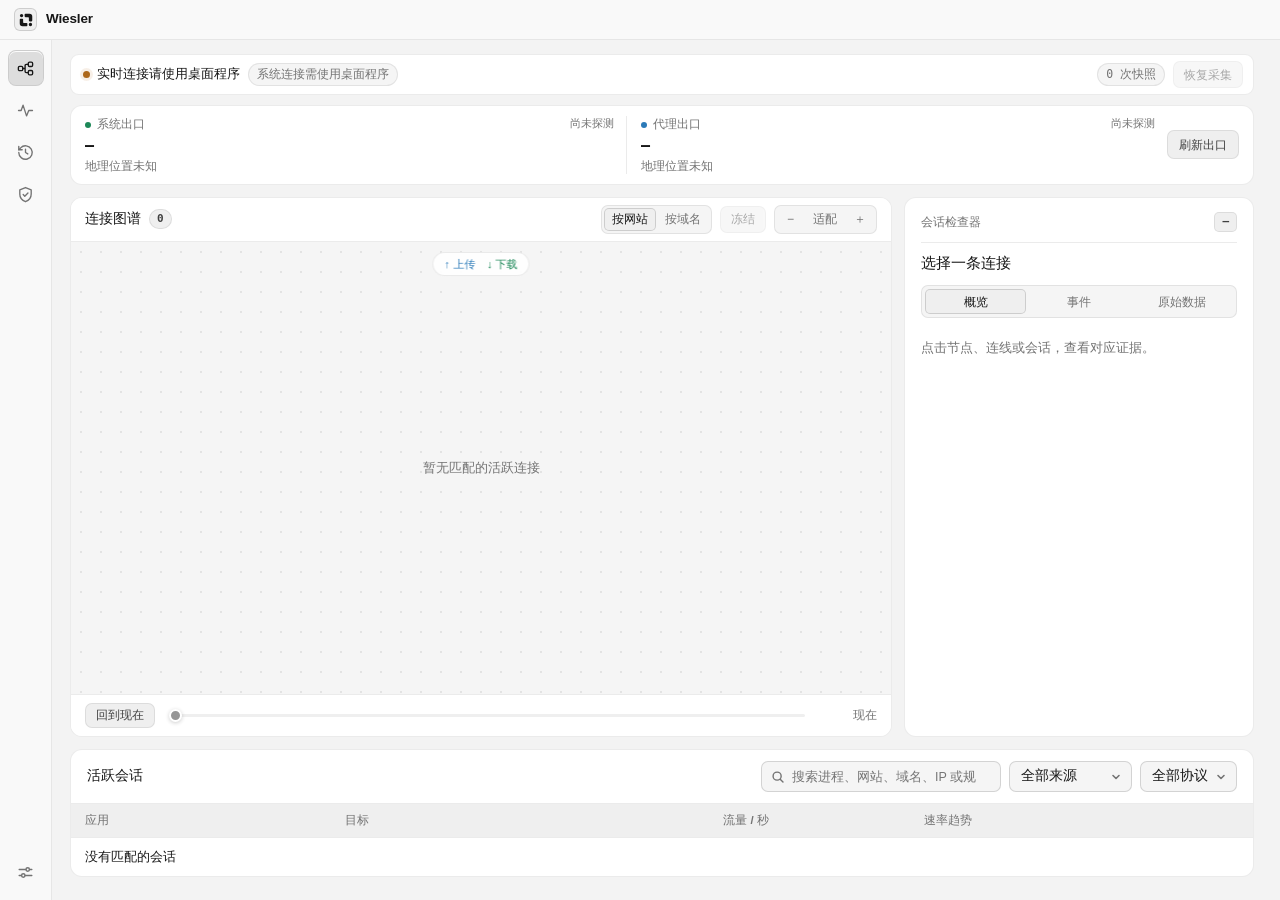
==== commit 071bc261: "feat(desktop,mihomo): add sniffHost fallback and domain-to-site graph mapping" ====
--- a/desktop/ui/studio.html
+++ b/desktop/ui/studio.html
@@ -4,8 +4,6 @@
   <meta charset="UTF-8">
   <meta name="viewport" content="width=device-width,initial-scale=1">
   <meta http-equiv="Content-Security-Policy" content="default-src 'self'; script-src 'self'; style-src 'self'; connect-src ipc: http://ipc.localhost; img-src 'self' data:">
-  <meta name="color-scheme" content="light dark">
-  <script src="theme-init.js"></script>
   <title>Wiesler Desktop</title>
   <link rel="icon" type="image/svg+xml" href="logo.svg">
   <link rel="stylesheet" href="studio.css">
@@ -24,15 +22,7 @@
 
   <main>
     <nav class="workspace-nav" aria-label="工作台视图">
-      <button id="view-home" type="button" aria-label="网络质量首页" title="网络质量" class="active" aria-pressed="true">
-        <svg viewBox="0 0 24 24" aria-hidden="true">
-          <path d="M4.5 13.5a7.5 7.5 0 1 1 15 0"/>
-          <path d="M12 13.5l4.2-4.2"/>
-          <circle cx="12" cy="13.5" r="1.4"/>
-          <path d="M7.2 18.2h9.6"/>
-        </svg>
-      </button>
-      <button id="view-graph" type="button" aria-label="连接图谱" title="连接图谱" aria-pressed="false">
+      <button id="view-graph" type="button" aria-label="连接图谱" title="连接图谱" class="active" aria-pressed="true">
         <svg viewBox="0 0 24 24" aria-hidden="true">
           <rect x="3" y="9.25" width="5.5" height="5.5" rx="1.6"/>
           <rect x="15.5" y="4" width="5.5" height="5.5" rx="1.6"/>
@@ -100,82 +90,15 @@
         <button id="egress-refresh" type="button" class="btn-subtle egress-refresh-btn">刷新出口</button>
       </section>
 
-      <section id="home-view" class="home-view" aria-label="综合网络质量首页">
-        <div class="home-header">
-          <h1 class="home-title">网络质量</h1>
-          <span id="home-link-status" class="home-link-pill" data-tone="neutral" role="status">读取中</span>
-        </div>
-
-        <section class="panel home-hero" aria-label="综合评分概览">
-          <div class="home-hero-main">
-            <div class="home-gauge" aria-label="网络质量评分仪表">
-              <svg viewBox="0 0 120 120" class="home-gauge-svg" role="img" aria-label="综合网络评分">
-                <circle cx="60" cy="60" r="48" class="home-gauge-track"/>
-                <circle id="home-gauge-arc" cx="60" cy="60" r="48" class="home-gauge-arc" stroke-dasharray="301.59" stroke-dashoffset="301.59"/>
-              </svg>
-              <div class="home-gauge-center">
-                <strong id="home-score">—</strong>
-                <span id="home-grade" class="home-grade-label">待体检</span>
-              </div>
-            </div>
-
-            <div class="home-hero-body">
-              <h2 id="home-headline">等待采集网络质量</h2>
-              <p id="home-summary" class="home-summary">点击一键体检或开启持续监测，复用本地多维探针计算环境评分。</p>
-              <div class="home-live-rates">
-                <span id="home-rate-rx" class="rate-rx">↓ —</span>
-                <span id="home-rate-tx" class="rate-tx">↑ —</span>
-              </div>
-              <p id="home-advice" class="home-advice"></p>
-            </div>
-          </div>
-
-          <div class="home-actions">
-            <button id="home-check-btn" type="button" class="btn-primary">一键体检</button>
-            <button id="home-monitor-toggle" type="button" class="btn-subtle">持续监测</button>
-            <div class="home-target-choice" role="group" aria-label="快捷探测目标">
-              <button id="home-target-223" type="button" data-ip="223.5.5.5" aria-pressed="false">阿里 DNS</button>
-              <button id="home-target-111" type="button" data-ip="1.1.1.1" aria-pressed="true">Cloudflare</button>
-              <button id="home-target-888" type="button" data-ip="8.8.8.8" aria-pressed="false">Google</button>
-            </div>
-          </div>
-        </section>
-
-        <section class="panel home-flat-panel" aria-labelledby="home-dim-title">
-          <div class="home-section-head">
-            <h3 id="home-dim-title">分项评分</h3>
-            <span id="home-dim-coverage" class="panel-sub">0/3 维已测</span>
-          </div>
-          <div id="home-dimensions" class="home-dim-grid"></div>
-        </section>
-
-        <section class="panel home-flat-panel" aria-labelledby="home-trend-title">
-          <div class="home-section-head">
-            <h3 id="home-trend-title">评分与延迟趋势</h3>
-            <span id="home-trend-meta" class="panel-sub">等待连续采样</span>
-          </div>
-          <div class="home-trend-wrap">
-            <svg class="home-trend-chart" viewBox="0 0 800 120" preserveAspectRatio="none" role="img" aria-label="网络质量评分趋势">
-              <path id="home-trend-area" class="home-trend-area"/>
-              <path id="home-trend-line" class="home-trend-line"/>
-            </svg>
-          </div>
-        </section>
-
-        <section class="panel home-flat-panel" aria-labelledby="home-scenario-title">
-          <div class="home-section-head">
-            <h3 id="home-scenario-title">场景适配</h3>
-            <span id="home-perf-badge" class="panel-sub">均衡模式</span>
-          </div>
-          <div id="home-scenarios" class="home-scenario-grid"></div>
-        </section>
-      </section>
-
-      <div class="workbench" id="graph-view" hidden>
+      <div class="workbench" id="graph-view">
         <section class="graph-panel">
           <div class="graph-toolbar">
             <h1 class="view-title">连接图谱 <span id="flow-count">0</span></h1>
             <div class="graph-tools">
+              <div class="segmented-tools" role="group" aria-label="目标归并方式">
+                <button id="group-mode-site" type="button" aria-pressed="true" title="将 CDN 与子域名映射并归并为网站/服务">按网站</button>
+                <button id="group-mode-host" type="button" aria-pressed="false" title="按原始抓包域名逐项展示">按域名</button>
+              </div>
               <button id="freeze" type="button" class="btn-subtle">冻结</button>
               <div class="segmented-tools" role="group" aria-label="图谱缩放">
                 <button id="zoom-out" type="button" aria-label="缩小图谱">−</button>
@@ -227,7 +150,7 @@
           <div class="flows-heading">
             <h2 id="sessions-title">活跃会话</h2>
             <div class="filters">
-              <input id="flow-search" type="search" aria-label="搜索应用或目标" placeholder="搜索进程、域名、IP 或规则…">
+              <input id="flow-search" type="search" aria-label="搜索应用或目标" placeholder="搜索进程、网站、域名、IP 或规则…">
               <select id="flow-source" aria-label="筛选连接来源">
                 <option value="">全部来源</option>
                 <option value="direct">DIRECT 直连</option>
@@ -597,118 +520,41 @@
         <pre id="report" class="report"></pre>
       </section>
 
-      <section id="settings" class="panel settings-shell" hidden>
-        <div class="panel-head settings-shell-head">
+      <section id="settings" class="panel" hidden>
+        <div class="panel-head">
           <div>
-            <h3>设置</h3>
-            <span class="panel-sub">按类别管理代理控制器、采样性能档位、外观与本地观测范围</span>
-          </div>
-        </div>
-
-        <div class="settings-tablist" role="tablist" aria-label="设置分类">
-          <button type="button" id="settings-tab-controller" data-settings-tab="controller" role="tab" aria-selected="true" tabindex="0">
-            <span>控制器</span>
-            <span id="settings-summary-controller" class="settings-tab-meta">未连接</span>
-          </button>
-          <button type="button" id="settings-tab-monitoring" data-settings-tab="monitoring" role="tab" aria-selected="false" tabindex="-1">
-            <span>监测与核查</span>
-            <span id="settings-summary-perf" class="settings-tab-meta">均衡模式</span>
-          </button>
-          <button type="button" id="settings-tab-appearance" data-settings-tab="appearance" role="tab" aria-selected="false" tabindex="-1">
-            <span>外观</span>
-            <span id="settings-summary-theme" class="settings-tab-meta">跟随系统</span>
-          </button>
-          <button type="button" id="settings-tab-about" data-settings-tab="about" role="tab" aria-selected="false" tabindex="-1">
-            <span>关于</span>
-          </button>
-        </div>
-
-        <div id="settings-panel-controller" class="settings-tabpanel" role="tabpanel" aria-labelledby="settings-tab-controller">
-          <div class="settings-section-inner">
-            <div class="settings-row-head">
-              <strong>Mihomo External Controller</strong>
-              <span class="panel-sub">自动发现本机环回监听或手动指定只读地址</span>
-            </div>
-            <div id="controller-tools" class="settings-content">
-              <div class="controller-actions">
-                <button id="discover" type="button" class="btn-subtle">重新扫描</button>
-                <select id="controller-choice" aria-label="发现的本机控制器" hidden></select>
-                <button id="connect-discovered" type="button" class="btn-primary" hidden>连接所选</button>
-                <span id="controller-address" class="mono-pill"></span>
-              </div>
-              <details class="controller-advanced">
-                <summary>手动指定控制器地址</summary>
-                <form id="controller-form">
-                  <label for="controller">HTTP 地址</label>
-                  <input id="controller" placeholder="http://127.0.0.1:9090" spellcheck="false" required>
-                  <button type="submit" class="btn-primary">连接 / 重连</button>
-                </form>
-              </details>
-            </div>
-          </div>
-        </div>
-
-        <div id="settings-panel-monitoring" class="settings-tabpanel" role="tabpanel" aria-labelledby="settings-tab-monitoring" hidden>
-          <div class="settings-section-inner">
-            <div class="settings-row-head">
-              <strong>监测性能与资源档位</strong>
-              <span id="perf-mode-desc" class="panel-sub">1s 活跃采样 · RF 异常自动提速 · 兼顾响应与占用（推荐）</span>
-            </div>
-            <div id="perf-mode-group" class="choice-strip" role="group" aria-label="监测性能档位">
-              <button id="perf-mode-eco" type="button" data-perf="eco" aria-pressed="false">极致省电</button>
-              <button id="perf-mode-balanced" type="button" data-perf="balanced" aria-pressed="true">均衡模式</button>
-              <button id="perf-mode-high" type="button" data-perf="high" aria-pressed="false">高频排障</button>
-            </div>
-
-            <div class="settings-hairline"></div>
-
-            <label class="animation-setting">
-              <input id="flow-animation" type="checkbox" checked>
-              <span>在连接图谱上显示实时上传 / 下载脉冲粒子</span>
-            </label>
-            <label class="animation-setting">
-              <input id="settings-expect-proxy" type="checkbox">
-              <span>隐私核查默认预期所有连接经代理转发</span>
-            </label>
-          </div>
-        </div>
-
-        <div id="settings-panel-appearance" class="settings-tabpanel" role="tabpanel" aria-labelledby="settings-tab-appearance" hidden>
-          <div class="settings-section-inner">
-            <div class="settings-row-head">
-              <strong>主题外观</strong>
-              <span id="theme-mode-desc" class="panel-sub">默认跟随系统明暗方案，支持手动固定深色或浅色</span>
-            </div>
-            <div id="theme-mode-group" class="choice-strip" role="group" aria-label="界面主题">
-              <button id="theme-mode-system" type="button" data-theme="system" aria-pressed="true">跟随系统</button>
-              <button id="theme-mode-light" type="button" data-theme="light" aria-pressed="false">浅色</button>
-              <button id="theme-mode-dark" type="button" data-theme="dark" aria-pressed="false">深色</button>
-            </div>
-          </div>
-        </div>
-
-        <div id="settings-panel-about" class="settings-tabpanel" role="tabpanel" aria-labelledby="settings-tab-about" hidden>
-          <div class="settings-section-inner">
-            <div class="about-brand">
-              <span class="mark about-mark" aria-hidden="true">
-                <svg viewBox="0 0 256 256" aria-hidden="true"><path fill="currentColor" d="M119 28L184 28A44 44 0 0 1 228 72L228 137A13 13 0 0 1 215 150L187 150A13 13 0 0 1 174 137L174 92A10 10 0 0 0 164 82L119 82A13 13 0 0 1 106 69L106 41A13 13 0 0 1 119 28ZM137 228L72 228A44 44 0 0 1 28 184L28 119A13 13 0 0 1 41 106L69 106A13 13 0 0 1 82 119L82 164A10 10 0 0 0 92 174L137 174A13 13 0 0 1 150 187L150 215A13 13 0 0 1 137 228ZM57 30A27 27 0 1 1 57 84A27 27 0 1 1 57 30ZM199 172A27 27 0 1 1 199 226A27 27 0 1 1 199 172Z"/></svg>
-              </span>
-              <div>
-                <strong>Wiesler Desktop</strong>
-                <span class="panel-sub">本地只读网络与代理可观测工作台 · v0.1.1</span>
-              </div>
-            </div>
-            <p class="about-note">本程序仅在本地读取系统连接表、Mihomo 只读接口、ICMP/HTTPS/DNS 探针及 Wi-Fi/ADB 射频遥测，不上传任何隐私数据，不改写代理路由规则。</p>
-          </div>
-        </div>
+            <h3>代理控制器与偏好设置</h3>
+            <span class="panel-sub">自动发现本机 Mihomo External Controller</span>
+          </div>
+        </div>
+        <div id="controller-tools" class="settings-content">
+          <div class="controller-actions">
+            <button id="discover" type="button" class="btn-subtle">重新扫描</button>
+            <select id="controller-choice" aria-label="发现的本机控制器" hidden></select>
+            <button id="connect-discovered" type="button" class="btn-primary" hidden>连接所选</button>
+            <span id="controller-address" class="mono-pill"></span>
+          </div>
+          <details class="controller-advanced">
+            <summary>手动指定控制器地址</summary>
+            <form id="controller-form">
+              <label for="controller">HTTP 地址</label>
+              <input id="controller" placeholder="http://127.0.0.1:9090" spellcheck="false" required>
+              <button type="submit" class="btn-primary">连接 / 重连</button>
+            </form>
+          </details>
+        </div>
+        <label class="animation-setting">
+          <input id="flow-animation" type="checkbox" checked>
+          <span>在连接图谱上显示实时上传 / 下载脉冲粒子</span>
+        </label>
       </section>
     </div>
   </main>
 
   <script src="window-chrome.js"></script>
+  <script src="site-dictionary.js"></script>
   <script src="studio-model.js"></script>
   <script src="privacy-model.js"></script>
-  <script src="quality-model.js"></script>
   <script src="monitor-tools.js"></script>
   <script src="studio.js"></script>
 </body>
--- a/desktop/ui/studio.css
+++ b/desktop/ui/studio.css
@@ -585,6 +585,13 @@
   color: var(--text);
 }
 
+.segmented-tools button[aria-pressed="true"] {
+  background: var(--surface-raised);
+  color: var(--text);
+  font-weight: 600;
+  box-shadow: inset 0 0 0 1px var(--line-strong);
+}
+
 #graph {
   position: relative;
   flex: 1 1 0;
@@ -2447,487 +2454,3 @@
     grid-template-columns: minmax(0, 1fr);
   }
 }
-
-/* ==========================================================================
-   Home Composite Network Quality Dashboard & Categorized Settings
-   ========================================================================== */
-.home-view {
-  display: flex;
-  flex-direction: column;
-  gap: 12px;
-}
-
-.home-header {
-  display: flex;
-  align-items: center;
-  justify-content: space-between;
-  gap: 12px;
-  min-block-size: 36px;
-}
-
-.home-title {
-  font-size: 18px;
-  font-weight: 600;
-  letter-spacing: -0.2px;
-}
-
-.home-link-pill {
-  display: inline-flex;
-  align-items: center;
-  gap: 6px;
-  font-size: 12px;
-  font-weight: 500;
-  color: var(--muted);
-}
-
-.home-link-pill::before {
-  content: "";
-  width: 7px;
-  height: 7px;
-  border-radius: 50%;
-  background: var(--muted);
-}
-
-.home-link-pill[data-tone="ok"] { color: var(--mint); }
-.home-link-pill[data-tone="ok"]::before { background: var(--mint); }
-.home-link-pill[data-tone="warn"] { color: var(--amber); }
-.home-link-pill[data-tone="warn"]::before { background: var(--amber); }
-.home-link-pill[data-tone="danger"] { color: var(--danger); }
-.home-link-pill[data-tone="danger"]::before { background: var(--danger); }
-
-.home-hero {
-  padding: 18px 20px;
-  display: flex;
-  flex-direction: column;
-  gap: 16px;
-}
-
-.home-hero-main {
-  display: flex;
-  align-items: safe center;
-  gap: 22px;
-}
-
-.home-gauge {
-  position: relative;
-  width: 112px;
-  height: 112px;
-  flex: 0 0 auto;
-  display: grid;
-  place-items: center;
-}
-
-.home-gauge-svg {
-  width: 112px;
-  height: 112px;
-  display: block;
-  transform: rotate(-90deg);
-}
-
-.home-gauge-track {
-  fill: none;
-  stroke: var(--line-strong);
-  stroke-width: 7;
-}
-
-.home-gauge-arc {
-  fill: none;
-  stroke: var(--primary);
-  stroke-width: 7;
-  stroke-linecap: round;
-  transition: stroke-dashoffset 0.35s cubic-bezier(0.22, 1, 0.36, 1), stroke 0.2s ease;
-}
-
-.home-gauge-arc[data-tone="ok"] { stroke: var(--mint); }
-.home-gauge-arc[data-tone="warn"] { stroke: var(--amber); }
-.home-gauge-arc[data-tone="danger"] { stroke: var(--danger); }
-
-.home-gauge-center {
-  position: absolute;
-  inset: 0;
-  display: flex;
-  flex-direction: column;
-  align-items: center;
-  justify-content: center;
-  gap: 2px;
-}
-
-#home-score {
-  font-size: 30px;
-  line-height: 1.05;
-  font-weight: 700;
-  font-variant-numeric: tabular-nums;
-}
-
-.home-grade-label {
-  font-size: 11.5px;
-  font-weight: 600;
-  color: var(--muted);
-}
-
-.home-grade-label[data-tone="ok"] { color: var(--mint); }
-.home-grade-label[data-tone="warn"] { color: var(--amber); }
-.home-grade-label[data-tone="danger"] { color: var(--danger); }
-
-.home-hero-body {
-  flex: 1 1 auto;
-  min-inline-size: 0;
-  display: flex;
-  flex-direction: column;
-  gap: 6px;
-}
-
-#home-headline {
-  font-size: 16.5px;
-  font-weight: 600;
-  line-height: 1.3;
-}
-
-.home-summary {
-  font-size: 13px;
-  color: var(--text-secondary);
-}
-
-.home-live-rates {
-  display: flex;
-  flex-direction: column;
-  gap: 2px;
-  font-size: 13px;
-  font-variant-numeric: tabular-nums;
-}
-
-.home-live-rates .rate-rx {
-  color: var(--mint);
-  font-weight: 500;
-}
-
-.home-live-rates .rate-tx {
-  color: var(--text-secondary);
-}
-
-.home-advice {
-  font-size: 12.5px;
-  color: var(--amber);
-}
-
-.home-advice:empty {
-  display: none;
-}
-
-.home-actions {
-  display: flex;
-  align-items: center;
-  flex-wrap: wrap;
-  gap: 10px;
-}
-
-.home-target-choice,
-.choice-strip {
-  display: inline-flex;
-  align-items: center;
-  background: var(--surface-inset);
-  border: 1px solid var(--line);
-  border-radius: var(--radius-sm);
-  padding: 2px;
-  gap: 2px;
-}
-
-.home-target-choice {
-  margin-inline-start: auto;
-}
-
-.home-target-choice button,
-.choice-strip button {
-  height: 27px;
-  padding: 0 11px;
-  border: 1px solid transparent;
-  border-radius: var(--radius-xs);
-  background: transparent;
-  color: var(--muted);
-  font-size: 12.5px;
-}
-
-.home-target-choice button[aria-pressed="true"],
-.choice-strip button[aria-pressed="true"] {
-  background: var(--surface);
-  color: var(--text);
-  border-color: var(--line-strong);
-  box-shadow: var(--shadow-1);
-}
-
-/* 扁平发丝分隔矩阵：零卡中套卡，采用 1px hairline 轨道与 subgrid 对齐。
-   Flat hairline matrix with zero nested card chrome and subgrid row alignment. */
-.home-flat-panel {
-  padding: 0;
-  overflow: clip;
-}
-
-.home-section-head {
-  display: flex;
-  align-items: center;
-  justify-content: space-between;
-  gap: 10px;
-  padding: 13px 18px 11px;
-  border-bottom: 1px solid var(--line);
-}
-
-.home-section-head h3 {
-  font-size: 13.5px;
-  font-weight: 600;
-}
-
-.home-dim-grid {
-  display: grid;
-  grid-template-columns: repeat(2, minmax(0, 1fr));
-  gap: 1px;
-  background: var(--line);
-}
-
-.home-dim-cell {
-  display: grid;
-  grid-template-rows: auto auto 1fr;
-  justify-items: stretch;
-  align-content: start;
-  text-align: start;
-  height: auto;
-  min-block-size: 94px;
-  padding: 14px 18px;
-  gap: 4px;
-  background: var(--surface);
-  border: 0;
-  border-radius: 0;
-  white-space: normal;
-}
-
-.home-dim-cell:hover:not(:disabled) {
-  background: var(--hover);
-}
-
-.home-dim-head {
-  display: flex;
-  align-items: baseline;
-  justify-content: space-between;
-  gap: 8px;
-  inline-size: 100%;
-}
-
-.home-dim-label {
-  font-size: 13px;
-  font-weight: 500;
-  color: var(--text-secondary);
-}
-
-.home-dim-score {
-  font-size: 20px;
-  font-weight: 700;
-  font-variant-numeric: tabular-nums;
-  color: var(--text);
-}
-
-.home-dim-cell[data-tone="ok"] .home-dim-score { color: var(--mint); }
-.home-dim-cell[data-tone="warn"] .home-dim-score { color: var(--amber); }
-.home-dim-cell[data-tone="danger"] .home-dim-score { color: var(--danger); }
-
-.home-dim-metric {
-  font-size: 13px;
-  font-weight: 600;
-  color: var(--text);
-  font-variant-numeric: tabular-nums;
-}
-
-.home-dim-detail {
-  font-size: 12px;
-  color: var(--muted);
-  line-height: 1.45;
-}
-
-.home-trend-wrap {
-  padding: 12px 18px 14px;
-}
-
-.home-trend-chart {
-  display: block;
-  inline-size: 100%;
-  block-size: 92px;
-  background: var(--surface-inset);
-  border: 1px solid var(--line);
-  border-radius: var(--radius-sm);
-}
-
-.home-trend-area {
-  fill: var(--blue-soft);
-  stroke: none;
-}
-
-.home-trend-line {
-  fill: none;
-  stroke: var(--primary);
-  stroke-width: 2;
-  vector-effect: non-scaling-stroke;
-}
-
-.home-scenario-grid {
-  display: grid;
-  grid-template-columns: repeat(4, minmax(0, 1fr));
-  grid-auto-rows: auto;
-  gap: 1px;
-  background: var(--line);
-}
-
-.home-scenario-cell {
-  display: grid;
-  grid-template-rows: auto 1fr;
-  gap: 5px;
-  padding: 13px 16px;
-  background: var(--surface);
-  min-inline-size: 0;
-}
-
-.home-scenario-head {
-  display: flex;
-  align-items: center;
-  justify-content: space-between;
-  gap: 6px;
-}
-
-.home-scenario-head strong {
-  font-size: 13px;
-  font-weight: 600;
-}
-
-.home-scenario-badge {
-  font-size: 11.5px;
-  font-weight: 600;
-  color: var(--muted);
-}
-
-.home-scenario-badge.status-optimal { color: var(--mint); }
-.home-scenario-badge.status-usable { color: var(--primary); }
-.home-scenario-badge.status-degraded { color: var(--danger); }
-
-.home-scenario-detail {
-  font-size: 12px;
-  color: var(--muted);
-}
-
-/* Settings Categorized Tabs (WCAG 1.4.1 non-color underline + Forced Colors safe) */
-.settings-shell {
-  padding: 0;
-  overflow: clip;
-}
-
-.settings-shell-head {
-  padding: 16px 20px 12px;
-  margin: 0;
-}
-
-.settings-tablist {
-  display: flex;
-  align-items: center;
-  gap: 4px;
-  padding: 0 16px;
-  overflow-x: auto;
-  border-bottom: 1px solid var(--line);
-  background: var(--surface);
-}
-
-.settings-tablist [role="tab"] {
-  position: relative;
-  flex: 0 0 auto;
-  height: 38px;
-  padding: 0 12px;
-  border: 0;
-  border-radius: 0;
-  background: transparent;
-  color: var(--muted);
-  font-size: 13px;
-  gap: 7px;
-}
-
-.settings-tablist [role="tab"]:hover {
-  background: var(--hover);
-  color: var(--text);
-}
-
-.settings-tablist [role="tab"][aria-selected="true"] {
-  color: var(--text);
-}
-
-.settings-tablist [role="tab"][aria-selected="true"]::after {
-  content: "";
-  position: absolute;
-  inset: auto 8px 0;
-  border-block-end: 2px solid var(--primary);
-}
-
-.settings-tab-meta {
-  font-size: 11.5px;
-  color: var(--muted);
-}
-
-.settings-section-inner {
-  padding: 18px 20px 22px;
-  display: flex;
-  flex-direction: column;
-  gap: 14px;
-}
-
-.settings-row-head {
-  display: flex;
-  flex-direction: column;
-  gap: 3px;
-}
-
-.settings-row-head strong {
-  font-size: 13.5px;
-  font-weight: 600;
-}
-
-.settings-hairline {
-  block-size: 1px;
-  background: var(--line);
-  margin-block: 2px;
-}
-
-.about-brand {
-  display: flex;
-  align-items: center;
-  gap: 12px;
-}
-
-.about-mark {
-  width: 34px;
-  height: 34px;
-}
-
-.about-mark svg {
-  width: 22px;
-  height: 22px;
-}
-
-.about-note {
-  font-size: 13px;
-  color: var(--text-secondary);
-  line-height: 1.6;
-  max-inline-size: 68ch;
-}
-
-@container (max-width: 780px) {
-  .home-scenario-grid {
-    grid-template-columns: repeat(2, minmax(0, 1fr));
-  }
-  .home-target-choice {
-    margin-inline-start: 0;
-  }
-}
-
-@container (max-width: 580px) {
-  .home-hero-main {
-    flex-direction: column;
-    align-items: flex-start;
-  }
-  .home-dim-grid,
-  .home-scenario-grid {
-    grid-template-columns: minmax(0, 1fr);
-  }
-}
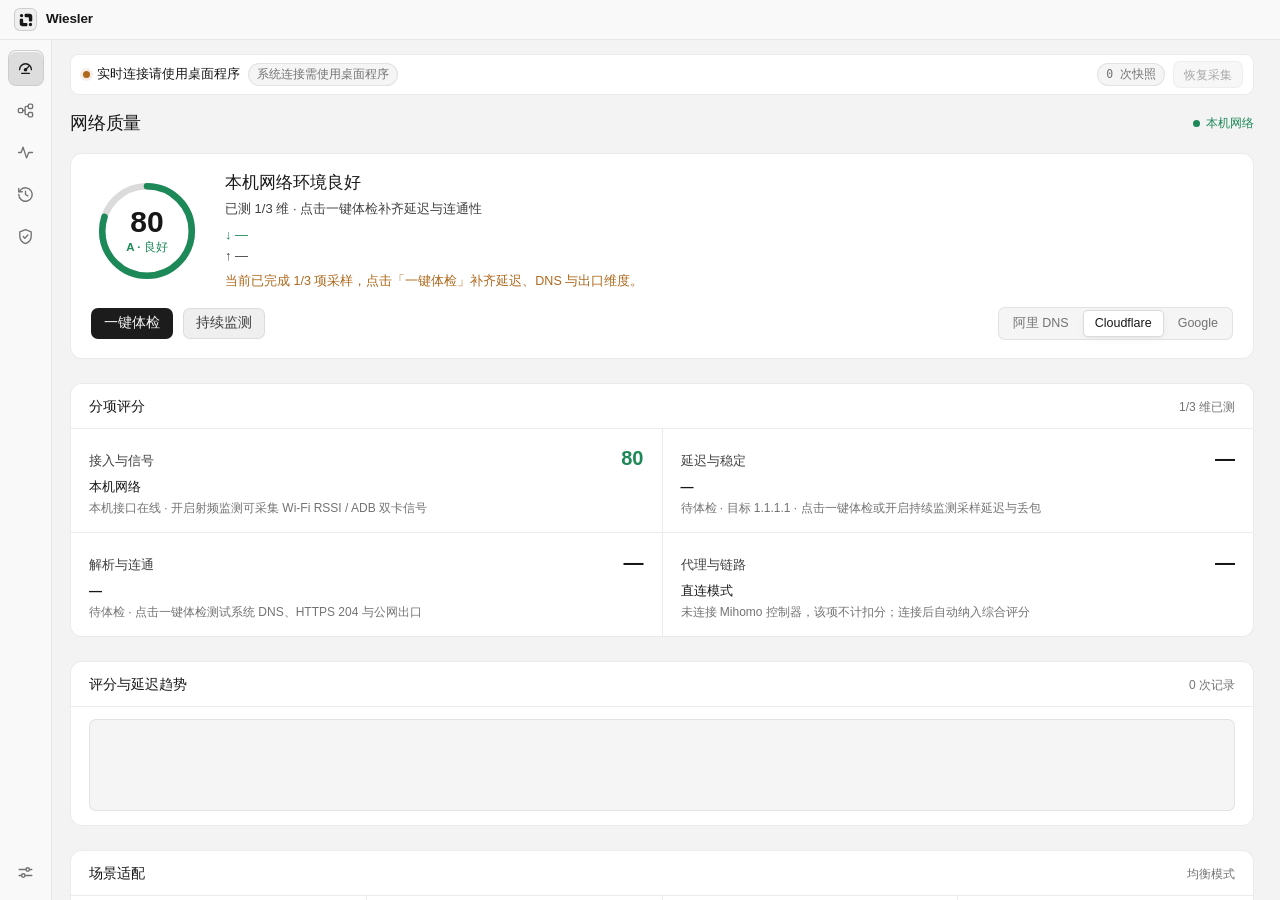
==== commit 08a663c1: "Merge pull request #6 from Alpaca233114514/feat/desktop-quality-sync feat(desktop): add composite ne" ====
--- a/desktop/ui/studio.html
+++ b/desktop/ui/studio.html
@@ -4,6 +4,8 @@
   <meta charset="UTF-8">
   <meta name="viewport" content="width=device-width,initial-scale=1">
   <meta http-equiv="Content-Security-Policy" content="default-src 'self'; script-src 'self'; style-src 'self'; connect-src ipc: http://ipc.localhost; img-src 'self' data:">
+  <meta name="color-scheme" content="light dark">
+  <script src="theme-init.js"></script>
   <title>Wiesler Desktop</title>
   <link rel="icon" type="image/svg+xml" href="logo.svg">
   <link rel="stylesheet" href="studio.css">
@@ -22,7 +24,15 @@
 
   <main>
     <nav class="workspace-nav" aria-label="工作台视图">
-      <button id="view-graph" type="button" aria-label="连接图谱" title="连接图谱" class="active" aria-pressed="true">
+      <button id="view-home" type="button" aria-label="网络质量首页" title="网络质量" class="active" aria-pressed="true">
+        <svg viewBox="0 0 24 24" aria-hidden="true">
+          <path d="M4.5 13.5a7.5 7.5 0 1 1 15 0"/>
+          <path d="M12 13.5l4.2-4.2"/>
+          <circle cx="12" cy="13.5" r="1.4"/>
+          <path d="M7.2 18.2h9.6"/>
+        </svg>
+      </button>
+      <button id="view-graph" type="button" aria-label="连接图谱" title="连接图谱" aria-pressed="false">
         <svg viewBox="0 0 24 24" aria-hidden="true">
           <rect x="3" y="9.25" width="5.5" height="5.5" rx="1.6"/>
           <rect x="15.5" y="4" width="5.5" height="5.5" rx="1.6"/>
@@ -90,15 +100,82 @@
         <button id="egress-refresh" type="button" class="btn-subtle egress-refresh-btn">刷新出口</button>
       </section>
 
-      <div class="workbench" id="graph-view">
+      <section id="home-view" class="home-view" aria-label="综合网络质量首页">
+        <div class="home-header">
+          <h1 class="home-title">网络质量</h1>
+          <span id="home-link-status" class="home-link-pill" data-tone="neutral" role="status">读取中</span>
+        </div>
+
+        <section class="panel home-hero" aria-label="综合评分概览">
+          <div class="home-hero-main">
+            <div class="home-gauge" aria-label="网络质量评分仪表">
+              <svg viewBox="0 0 120 120" class="home-gauge-svg" role="img" aria-label="综合网络评分">
+                <circle cx="60" cy="60" r="48" class="home-gauge-track"/>
+                <circle id="home-gauge-arc" cx="60" cy="60" r="48" class="home-gauge-arc" stroke-dasharray="301.59" stroke-dashoffset="301.59"/>
+              </svg>
+              <div class="home-gauge-center">
+                <strong id="home-score">—</strong>
+                <span id="home-grade" class="home-grade-label">待体检</span>
+              </div>
+            </div>
+
+            <div class="home-hero-body">
+              <h2 id="home-headline">等待采集网络质量</h2>
+              <p id="home-summary" class="home-summary">点击一键体检或开启持续监测，复用本地多维探针计算环境评分。</p>
+              <div class="home-live-rates">
+                <span id="home-rate-rx" class="rate-rx">↓ —</span>
+                <span id="home-rate-tx" class="rate-tx">↑ —</span>
+              </div>
+              <p id="home-advice" class="home-advice"></p>
+            </div>
+          </div>
+
+          <div class="home-actions">
+            <button id="home-check-btn" type="button" class="btn-primary">一键体检</button>
+            <button id="home-monitor-toggle" type="button" class="btn-subtle">持续监测</button>
+            <div class="home-target-choice" role="group" aria-label="快捷探测目标">
+              <button id="home-target-223" type="button" data-ip="223.5.5.5" aria-pressed="false">阿里 DNS</button>
+              <button id="home-target-111" type="button" data-ip="1.1.1.1" aria-pressed="true">Cloudflare</button>
+              <button id="home-target-888" type="button" data-ip="8.8.8.8" aria-pressed="false">Google</button>
+            </div>
+          </div>
+        </section>
+
+        <section class="panel home-flat-panel" aria-labelledby="home-dim-title">
+          <div class="home-section-head">
+            <h3 id="home-dim-title">分项评分</h3>
+            <span id="home-dim-coverage" class="panel-sub">0/3 维已测</span>
+          </div>
+          <div id="home-dimensions" class="home-dim-grid"></div>
+        </section>
+
+        <section class="panel home-flat-panel" aria-labelledby="home-trend-title">
+          <div class="home-section-head">
+            <h3 id="home-trend-title">评分与延迟趋势</h3>
+            <span id="home-trend-meta" class="panel-sub">等待连续采样</span>
+          </div>
+          <div class="home-trend-wrap">
+            <svg class="home-trend-chart" viewBox="0 0 800 120" preserveAspectRatio="none" role="img" aria-label="网络质量评分趋势">
+              <path id="home-trend-area" class="home-trend-area"/>
+              <path id="home-trend-line" class="home-trend-line"/>
+            </svg>
+          </div>
+        </section>
+
+        <section class="panel home-flat-panel" aria-labelledby="home-scenario-title">
+          <div class="home-section-head">
+            <h3 id="home-scenario-title">场景适配</h3>
+            <span id="home-perf-badge" class="panel-sub">均衡模式</span>
+          </div>
+          <div id="home-scenarios" class="home-scenario-grid"></div>
+        </section>
+      </section>
+
+      <div class="workbench" id="graph-view" hidden>
         <section class="graph-panel">
           <div class="graph-toolbar">
             <h1 class="view-title">连接图谱 <span id="flow-count">0</span></h1>
             <div class="graph-tools">
-              <div class="segmented-tools" role="group" aria-label="目标归并方式">
-                <button id="group-mode-site" type="button" aria-pressed="true" title="将 CDN 与子域名映射并归并为网站/服务">按网站</button>
-                <button id="group-mode-host" type="button" aria-pressed="false" title="按原始抓包域名逐项展示">按域名</button>
-              </div>
               <button id="freeze" type="button" class="btn-subtle">冻结</button>
               <div class="segmented-tools" role="group" aria-label="图谱缩放">
                 <button id="zoom-out" type="button" aria-label="缩小图谱">−</button>
@@ -150,7 +227,7 @@
           <div class="flows-heading">
             <h2 id="sessions-title">活跃会话</h2>
             <div class="filters">
-              <input id="flow-search" type="search" aria-label="搜索应用或目标" placeholder="搜索进程、网站、域名、IP 或规则…">
+              <input id="flow-search" type="search" aria-label="搜索应用或目标" placeholder="搜索进程、域名、IP 或规则…">
               <select id="flow-source" aria-label="筛选连接来源">
                 <option value="">全部来源</option>
                 <option value="direct">DIRECT 直连</option>
@@ -520,41 +597,118 @@
         <pre id="report" class="report"></pre>
       </section>
 
-      <section id="settings" class="panel" hidden>
-        <div class="panel-head">
+      <section id="settings" class="panel settings-shell" hidden>
+        <div class="panel-head settings-shell-head">
           <div>
-            <h3>代理控制器与偏好设置</h3>
-            <span class="panel-sub">自动发现本机 Mihomo External Controller</span>
-          </div>
-        </div>
-        <div id="controller-tools" class="settings-content">
-          <div class="controller-actions">
-            <button id="discover" type="button" class="btn-subtle">重新扫描</button>
-            <select id="controller-choice" aria-label="发现的本机控制器" hidden></select>
-            <button id="connect-discovered" type="button" class="btn-primary" hidden>连接所选</button>
-            <span id="controller-address" class="mono-pill"></span>
-          </div>
-          <details class="controller-advanced">
-            <summary>手动指定控制器地址</summary>
-            <form id="controller-form">
-              <label for="controller">HTTP 地址</label>
-              <input id="controller" placeholder="http://127.0.0.1:9090" spellcheck="false" required>
-              <button type="submit" class="btn-primary">连接 / 重连</button>
-            </form>
-          </details>
-        </div>
-        <label class="animation-setting">
-          <input id="flow-animation" type="checkbox" checked>
-          <span>在连接图谱上显示实时上传 / 下载脉冲粒子</span>
-        </label>
+            <h3>设置</h3>
+            <span class="panel-sub">按类别管理代理控制器、采样性能档位、外观与本地观测范围</span>
+          </div>
+        </div>
+
+        <div class="settings-tablist" role="tablist" aria-label="设置分类">
+          <button type="button" id="settings-tab-controller" data-settings-tab="controller" role="tab" aria-selected="true" tabindex="0">
+            <span>控制器</span>
+            <span id="settings-summary-controller" class="settings-tab-meta">未连接</span>
+          </button>
+          <button type="button" id="settings-tab-monitoring" data-settings-tab="monitoring" role="tab" aria-selected="false" tabindex="-1">
+            <span>监测与核查</span>
+            <span id="settings-summary-perf" class="settings-tab-meta">均衡模式</span>
+          </button>
+          <button type="button" id="settings-tab-appearance" data-settings-tab="appearance" role="tab" aria-selected="false" tabindex="-1">
+            <span>外观</span>
+            <span id="settings-summary-theme" class="settings-tab-meta">跟随系统</span>
+          </button>
+          <button type="button" id="settings-tab-about" data-settings-tab="about" role="tab" aria-selected="false" tabindex="-1">
+            <span>关于</span>
+          </button>
+        </div>
+
+        <div id="settings-panel-controller" class="settings-tabpanel" role="tabpanel" aria-labelledby="settings-tab-controller">
+          <div class="settings-section-inner">
+            <div class="settings-row-head">
+              <strong>Mihomo External Controller</strong>
+              <span class="panel-sub">自动发现本机环回监听或手动指定只读地址</span>
+            </div>
+            <div id="controller-tools" class="settings-content">
+              <div class="controller-actions">
+                <button id="discover" type="button" class="btn-subtle">重新扫描</button>
+                <select id="controller-choice" aria-label="发现的本机控制器" hidden></select>
+                <button id="connect-discovered" type="button" class="btn-primary" hidden>连接所选</button>
+                <span id="controller-address" class="mono-pill"></span>
+              </div>
+              <details class="controller-advanced">
+                <summary>手动指定控制器地址</summary>
+                <form id="controller-form">
+                  <label for="controller">HTTP 地址</label>
+                  <input id="controller" placeholder="http://127.0.0.1:9090" spellcheck="false" required>
+                  <button type="submit" class="btn-primary">连接 / 重连</button>
+                </form>
+              </details>
+            </div>
+          </div>
+        </div>
+
+        <div id="settings-panel-monitoring" class="settings-tabpanel" role="tabpanel" aria-labelledby="settings-tab-monitoring" hidden>
+          <div class="settings-section-inner">
+            <div class="settings-row-head">
+              <strong>监测性能与资源档位</strong>
+              <span id="perf-mode-desc" class="panel-sub">1s 活跃采样 · RF 异常自动提速 · 兼顾响应与占用（推荐）</span>
+            </div>
+            <div id="perf-mode-group" class="choice-strip" role="group" aria-label="监测性能档位">
+              <button id="perf-mode-eco" type="button" data-perf="eco" aria-pressed="false">极致省电</button>
+              <button id="perf-mode-balanced" type="button" data-perf="balanced" aria-pressed="true">均衡模式</button>
+              <button id="perf-mode-high" type="button" data-perf="high" aria-pressed="false">高频排障</button>
+            </div>
+
+            <div class="settings-hairline"></div>
+
+            <label class="animation-setting">
+              <input id="flow-animation" type="checkbox" checked>
+              <span>在连接图谱上显示实时上传 / 下载脉冲粒子</span>
+            </label>
+            <label class="animation-setting">
+              <input id="settings-expect-proxy" type="checkbox">
+              <span>隐私核查默认预期所有连接经代理转发</span>
+            </label>
+          </div>
+        </div>
+
+        <div id="settings-panel-appearance" class="settings-tabpanel" role="tabpanel" aria-labelledby="settings-tab-appearance" hidden>
+          <div class="settings-section-inner">
+            <div class="settings-row-head">
+              <strong>主题外观</strong>
+              <span id="theme-mode-desc" class="panel-sub">默认跟随系统明暗方案，支持手动固定深色或浅色</span>
+            </div>
+            <div id="theme-mode-group" class="choice-strip" role="group" aria-label="界面主题">
+              <button id="theme-mode-system" type="button" data-theme="system" aria-pressed="true">跟随系统</button>
+              <button id="theme-mode-light" type="button" data-theme="light" aria-pressed="false">浅色</button>
+              <button id="theme-mode-dark" type="button" data-theme="dark" aria-pressed="false">深色</button>
+            </div>
+          </div>
+        </div>
+
+        <div id="settings-panel-about" class="settings-tabpanel" role="tabpanel" aria-labelledby="settings-tab-about" hidden>
+          <div class="settings-section-inner">
+            <div class="about-brand">
+              <span class="mark about-mark" aria-hidden="true">
+                <svg viewBox="0 0 256 256" aria-hidden="true"><path fill="currentColor" d="M119 28L184 28A44 44 0 0 1 228 72L228 137A13 13 0 0 1 215 150L187 150A13 13 0 0 1 174 137L174 92A10 10 0 0 0 164 82L119 82A13 13 0 0 1 106 69L106 41A13 13 0 0 1 119 28ZM137 228L72 228A44 44 0 0 1 28 184L28 119A13 13 0 0 1 41 106L69 106A13 13 0 0 1 82 119L82 164A10 10 0 0 0 92 174L137 174A13 13 0 0 1 150 187L150 215A13 13 0 0 1 137 228ZM57 30A27 27 0 1 1 57 84A27 27 0 1 1 57 30ZM199 172A27 27 0 1 1 199 226A27 27 0 1 1 199 172Z"/></svg>
+              </span>
+              <div>
+                <strong>Wiesler Desktop</strong>
+                <span class="panel-sub">本地只读网络与代理可观测工作台 · v0.1.1</span>
+              </div>
+            </div>
+            <p class="about-note">本程序仅在本地读取系统连接表、Mihomo 只读接口、ICMP/HTTPS/DNS 探针及 Wi-Fi/ADB 射频遥测，不上传任何隐私数据，不改写代理路由规则。</p>
+          </div>
+        </div>
       </section>
     </div>
   </main>
 
   <script src="window-chrome.js"></script>
-  <script src="site-dictionary.js"></script>
   <script src="studio-model.js"></script>
   <script src="privacy-model.js"></script>
+  <script src="quality-model.js"></script>
   <script src="monitor-tools.js"></script>
   <script src="studio.js"></script>
 </body>
--- a/desktop/ui/studio.css
+++ b/desktop/ui/studio.css
@@ -585,13 +585,6 @@
   color: var(--text);
 }
 
-.segmented-tools button[aria-pressed="true"] {
-  background: var(--surface-raised);
-  color: var(--text);
-  font-weight: 600;
-  box-shadow: inset 0 0 0 1px var(--line-strong);
-}
-
 #graph {
   position: relative;
   flex: 1 1 0;
@@ -2454,3 +2447,491 @@
     grid-template-columns: minmax(0, 1fr);
   }
 }
+
+/* ==========================================================================
+   Home Composite Network Quality Dashboard & Categorized Settings
+   ========================================================================== */
+.home-view {
+  display: flex;
+  flex-direction: column;
+  gap: 12px;
+}
+
+.home-header {
+  display: flex;
+  align-items: center;
+  justify-content: space-between;
+  gap: 12px;
+  min-block-size: 36px;
+}
+
+.home-title {
+  font-size: 18px;
+  font-weight: 600;
+  letter-spacing: -0.2px;
+}
+
+.home-link-pill {
+  display: inline-flex;
+  align-items: center;
+  gap: 6px;
+  font-size: 12px;
+  font-weight: 500;
+  color: var(--muted);
+}
+
+.home-link-pill::before {
+  content: "";
+  width: 7px;
+  height: 7px;
+  border-radius: 50%;
+  background: var(--muted);
+}
+
+.home-link-pill[data-tone="ok"] { color: var(--mint); }
+.home-link-pill[data-tone="ok"]::before { background: var(--mint); }
+.home-link-pill[data-tone="warn"] { color: var(--amber); }
+.home-link-pill[data-tone="warn"]::before { background: var(--amber); }
+.home-link-pill[data-tone="danger"] { color: var(--danger); }
+.home-link-pill[data-tone="danger"]::before { background: var(--danger); }
+
+.home-hero {
+  padding: 18px 20px;
+  display: flex;
+  flex-direction: column;
+  gap: 16px;
+}
+
+.home-hero-main {
+  display: flex;
+  align-items: safe center;
+  gap: 22px;
+}
+
+.home-gauge {
+  position: relative;
+  width: 112px;
+  height: 112px;
+  flex: 0 0 auto;
+  display: grid;
+  place-items: center;
+}
+
+.home-gauge-svg {
+  width: 112px;
+  height: 112px;
+  display: block;
+  transform: rotate(-90deg);
+}
+
+.home-gauge-track {
+  fill: none;
+  stroke: var(--line-strong);
+  stroke-width: 7;
+}
+
+.home-gauge-arc {
+  fill: none;
+  stroke: var(--primary);
+  stroke-width: 7;
+  stroke-linecap: round;
+  transition: stroke-dashoffset 0.35s cubic-bezier(0.22, 1, 0.36, 1), stroke 0.2s ease;
+}
+
+.home-gauge-arc[data-tone="ok"] { stroke: var(--mint); }
+.home-gauge-arc[data-tone="warn"] { stroke: var(--amber); }
+.home-gauge-arc[data-tone="danger"] { stroke: var(--danger); }
+
+.home-gauge-center {
+  position: absolute;
+  inset: 0;
+  display: flex;
+  flex-direction: column;
+  align-items: center;
+  justify-content: center;
+  gap: 2px;
+}
+
+#home-score {
+  font-size: 30px;
+  line-height: 1.05;
+  font-weight: 700;
+  font-variant-numeric: tabular-nums;
+}
+
+.home-grade-label {
+  font-size: 11.5px;
+  font-weight: 600;
+  color: var(--muted);
+}
+
+.home-grade-label[data-tone="ok"] { color: var(--mint); }
+.home-grade-label[data-tone="warn"] { color: var(--amber); }
+.home-grade-label[data-tone="danger"] { color: var(--danger); }
+
+.home-hero-body {
+  flex: 1 1 auto;
+  min-inline-size: 0;
+  display: flex;
+  flex-direction: column;
+  gap: 6px;
+}
+
+#home-headline {
+  font-size: 16.5px;
+  font-weight: 600;
+  line-height: 1.3;
+}
+
+.home-summary {
+  font-size: 13px;
+  color: var(--text-secondary);
+}
+
+.home-live-rates {
+  display: flex;
+  flex-direction: column;
+  gap: 2px;
+  font-size: 13px;
+  font-variant-numeric: tabular-nums;
+}
+
+.home-live-rates .rate-rx {
+  color: var(--mint);
+  font-weight: 500;
+}
+
+.home-live-rates .rate-tx {
+  color: var(--text-secondary);
+}
+
+.home-advice {
+  font-size: 12.5px;
+  color: var(--amber);
+}
+
+.home-advice:empty {
+  display: none;
+}
+
+.home-actions {
+  display: flex;
+  align-items: center;
+  flex-wrap: wrap;
+  gap: 10px;
+}
+
+.home-target-choice,
+.choice-strip {
+  display: inline-flex;
+  align-items: center;
+  background: var(--surface-inset);
+  border: 1px solid var(--line);
+  border-radius: var(--radius-sm);
+  padding: 2px;
+  gap: 2px;
+}
+
+.home-target-choice {
+  margin-inline-start: auto;
+}
+
+.home-target-choice button,
+.choice-strip button {
+  height: 27px;
+  padding: 0 11px;
+  border: 1px solid transparent;
+  border-radius: var(--radius-xs);
+  background: transparent;
+  color: var(--muted);
+  font-size: 12.5px;
+}
+
+.home-target-choice button[aria-pressed="true"],
+.choice-strip button[aria-pressed="true"] {
+  background: var(--surface);
+  color: var(--text);
+  border-color: var(--line-strong);
+  box-shadow: var(--shadow-1);
+}
+
+/* 扁平发丝分隔矩阵：零卡中套卡，采用 1px hairline 轨道与 subgrid 对齐。
+   Flat hairline matrix with zero nested card chrome and subgrid row alignment. */
+.home-flat-panel {
+  padding: 0;
+  overflow: clip;
+}
+
+.home-section-head {
+  display: flex;
+  align-items: center;
+  justify-content: space-between;
+  gap: 10px;
+  padding: 13px 18px 11px;
+  border-bottom: 1px solid var(--line);
+}
+
+.home-section-head h3 {
+  font-size: 13.5px;
+  font-weight: 600;
+}
+
+.home-dim-grid {
+  display: grid;
+  grid-template-columns: repeat(2, minmax(0, 1fr));
+  gap: 1px;
+  background: var(--line);
+}
+
+.home-dim-cell {
+  display: grid;
+  grid-template-columns: minmax(0, 1fr);
+  grid-template-rows: auto auto 1fr;
+  justify-content: stretch;
+  justify-items: stretch;
+  align-content: start;
+  align-items: start;
+  text-align: start;
+  inline-size: 100%;
+  height: auto;
+  min-block-size: 94px;
+  padding: 14px 18px;
+  gap: 4px;
+  background: var(--surface);
+  border: 0;
+  border-radius: 0;
+  white-space: normal;
+}
+
+.home-dim-cell:hover:not(:disabled) {
+  background: var(--hover);
+}
+
+.home-dim-head {
+  display: flex;
+  align-items: baseline;
+  justify-content: space-between;
+  gap: 8px;
+  inline-size: 100%;
+}
+
+.home-dim-label {
+  font-size: 13px;
+  font-weight: 500;
+  color: var(--text-secondary);
+}
+
+.home-dim-score {
+  font-size: 20px;
+  font-weight: 700;
+  font-variant-numeric: tabular-nums;
+  color: var(--text);
+}
+
+.home-dim-cell[data-tone="ok"] .home-dim-score { color: var(--mint); }
+.home-dim-cell[data-tone="warn"] .home-dim-score { color: var(--amber); }
+.home-dim-cell[data-tone="danger"] .home-dim-score { color: var(--danger); }
+
+.home-dim-metric {
+  font-size: 13px;
+  font-weight: 600;
+  color: var(--text);
+  font-variant-numeric: tabular-nums;
+}
+
+.home-dim-detail {
+  font-size: 12px;
+  color: var(--muted);
+  line-height: 1.45;
+}
+
+.home-trend-wrap {
+  padding: 12px 18px 14px;
+}
+
+.home-trend-chart {
+  display: block;
+  inline-size: 100%;
+  block-size: 92px;
+  background: var(--surface-inset);
+  border: 1px solid var(--line);
+  border-radius: var(--radius-sm);
+}
+
+.home-trend-area {
+  fill: var(--blue-soft);
+  stroke: none;
+}
+
+.home-trend-line {
+  fill: none;
+  stroke: var(--primary);
+  stroke-width: 2;
+  vector-effect: non-scaling-stroke;
+}
+
+.home-scenario-grid {
+  display: grid;
+  grid-template-columns: repeat(4, minmax(0, 1fr));
+  grid-auto-rows: auto;
+  gap: 1px;
+  background: var(--line);
+}
+
+.home-scenario-cell {
+  display: grid;
+  grid-template-rows: auto 1fr;
+  gap: 5px;
+  padding: 13px 16px;
+  background: var(--surface);
+  min-inline-size: 0;
+}
+
+.home-scenario-head {
+  display: flex;
+  align-items: center;
+  justify-content: space-between;
+  gap: 6px;
+}
+
+.home-scenario-head strong {
+  font-size: 13px;
+  font-weight: 600;
+}
+
+.home-scenario-badge {
+  font-size: 11.5px;
+  font-weight: 600;
+  color: var(--muted);
+}
+
+.home-scenario-badge.status-optimal { color: var(--mint); }
+.home-scenario-badge.status-usable { color: var(--primary); }
+.home-scenario-badge.status-degraded { color: var(--danger); }
+
+.home-scenario-detail {
+  font-size: 12px;
+  color: var(--muted);
+}
+
+/* Settings Categorized Tabs (WCAG 1.4.1 non-color underline + Forced Colors safe) */
+.settings-shell {
+  padding: 0;
+  overflow: clip;
+}
+
+.settings-shell-head {
+  padding: 16px 20px 12px;
+  margin: 0;
+}
+
+.settings-tablist {
+  display: flex;
+  align-items: center;
+  gap: 4px;
+  padding: 0 16px;
+  overflow-x: auto;
+  border-bottom: 1px solid var(--line);
+  background: var(--surface);
+}
+
+.settings-tablist [role="tab"] {
+  position: relative;
+  flex: 0 0 auto;
+  height: 38px;
+  padding: 0 12px;
+  border: 0;
+  border-radius: 0;
+  background: transparent;
+  color: var(--muted);
+  font-size: 13px;
+  gap: 7px;
+}
+
+.settings-tablist [role="tab"]:hover {
+  background: var(--hover);
+  color: var(--text);
+}
+
+.settings-tablist [role="tab"][aria-selected="true"] {
+  color: var(--text);
+}
+
+.settings-tablist [role="tab"][aria-selected="true"]::after {
+  content: "";
+  position: absolute;
+  inset: auto 8px 0;
+  border-block-end: 2px solid var(--primary);
+}
+
+.settings-tab-meta {
+  font-size: 11.5px;
+  color: var(--muted);
+}
+
+.settings-section-inner {
+  padding: 18px 20px 22px;
+  display: flex;
+  flex-direction: column;
+  gap: 14px;
+}
+
+.settings-row-head {
+  display: flex;
+  flex-direction: column;
+  gap: 3px;
+}
+
+.settings-row-head strong {
+  font-size: 13.5px;
+  font-weight: 600;
+}
+
+.settings-hairline {
+  block-size: 1px;
+  background: var(--line);
+  margin-block: 2px;
+}
+
+.about-brand {
+  display: flex;
+  align-items: center;
+  gap: 12px;
+}
+
+.about-mark {
+  width: 34px;
+  height: 34px;
+}
+
+.about-mark svg {
+  width: 22px;
+  height: 22px;
+}
+
+.about-note {
+  font-size: 13px;
+  color: var(--text-secondary);
+  line-height: 1.6;
+  max-inline-size: 68ch;
+}
+
+@container (max-width: 780px) {
+  .home-scenario-grid {
+    grid-template-columns: repeat(2, minmax(0, 1fr));
+  }
+  .home-target-choice {
+    margin-inline-start: 0;
+  }
+}
+
+@container (max-width: 580px) {
+  .home-hero-main {
+    flex-direction: column;
+    align-items: flex-start;
+  }
+  .home-dim-grid,
+  .home-scenario-grid {
+    grid-template-columns: minmax(0, 1fr);
+  }
+}
